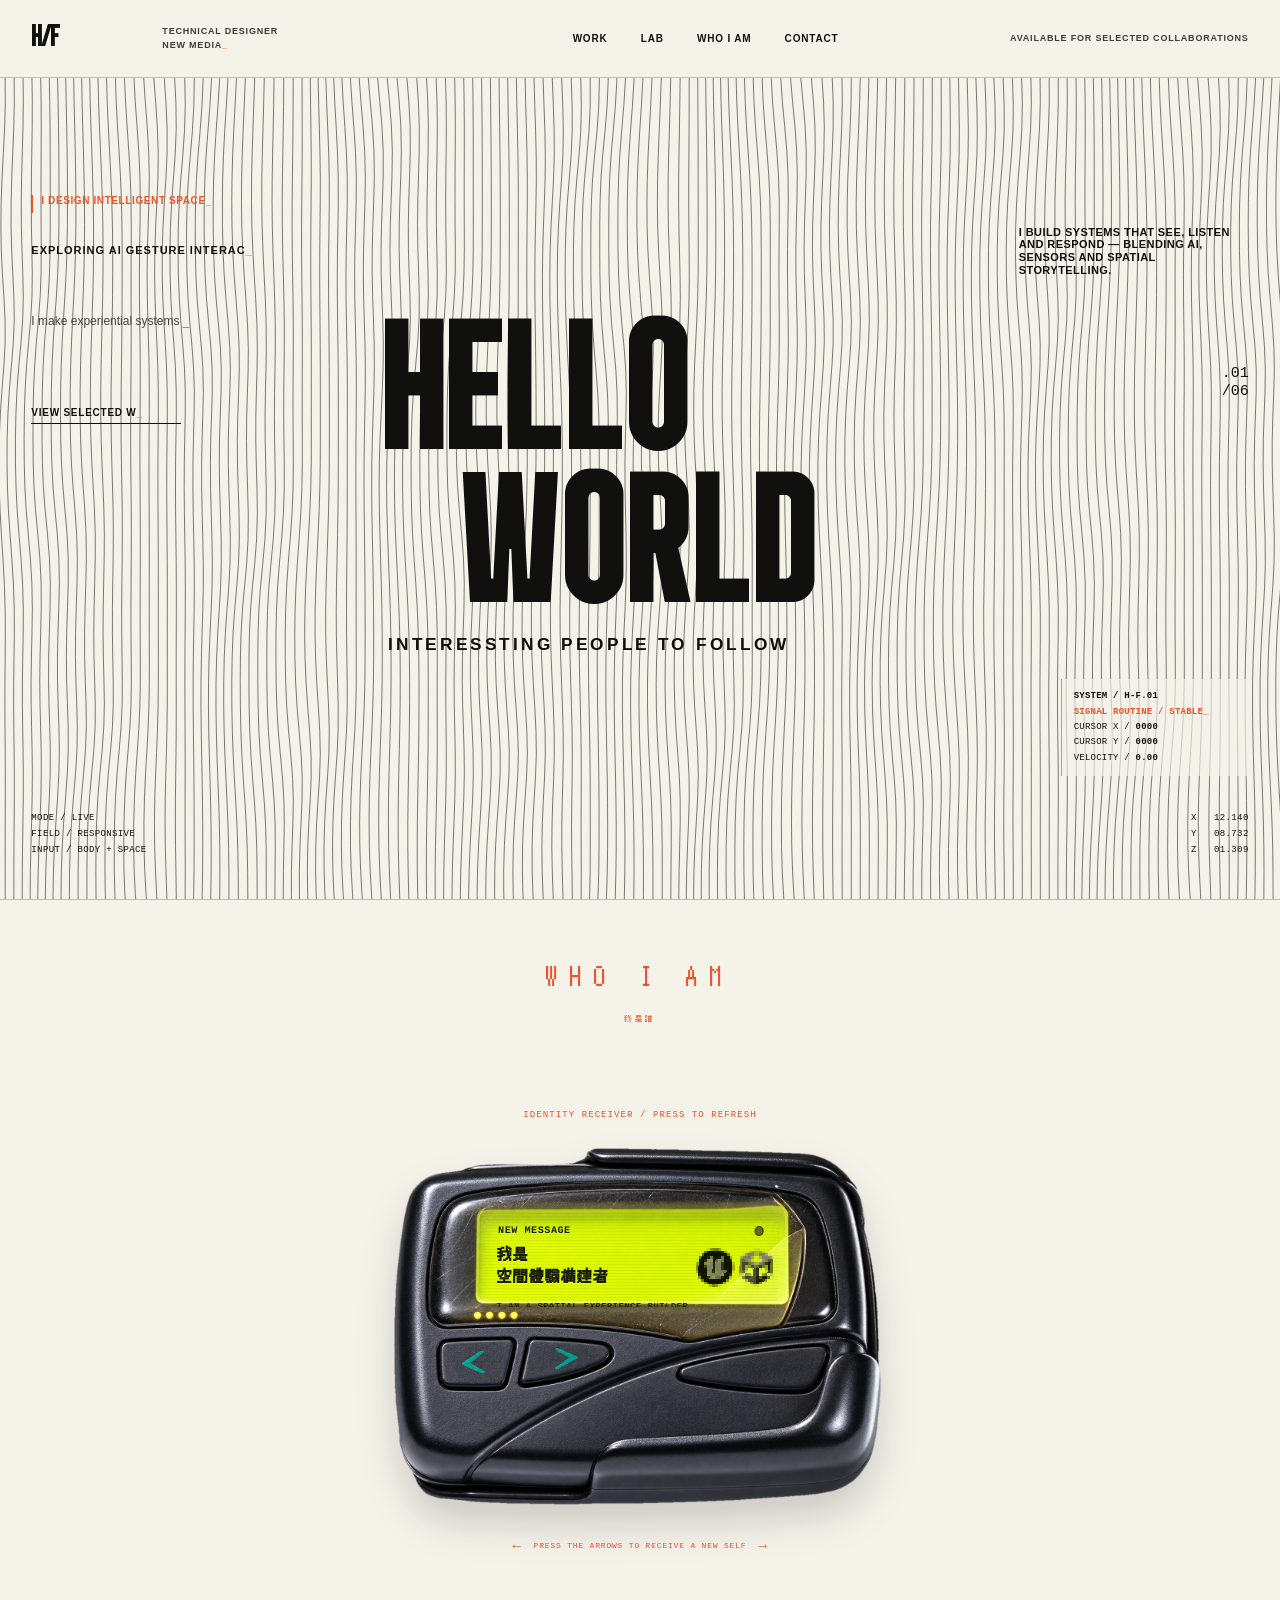
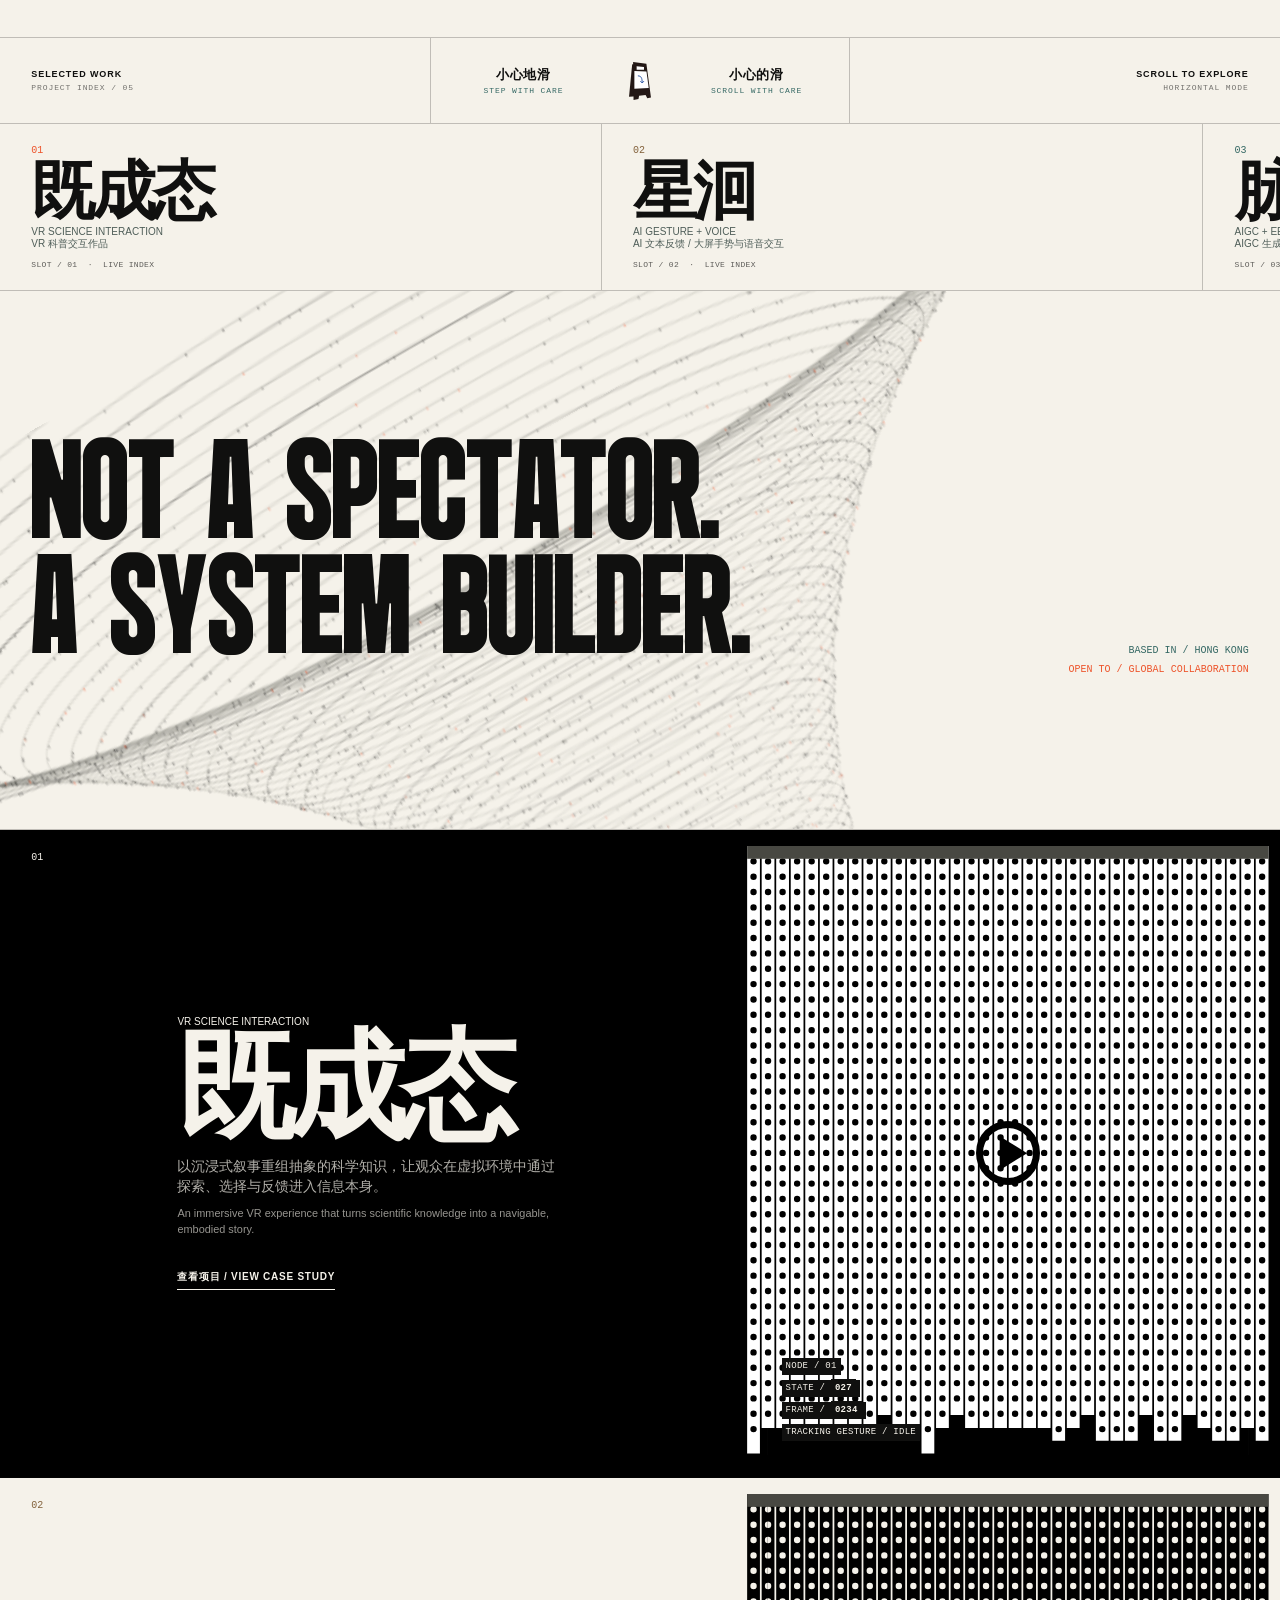
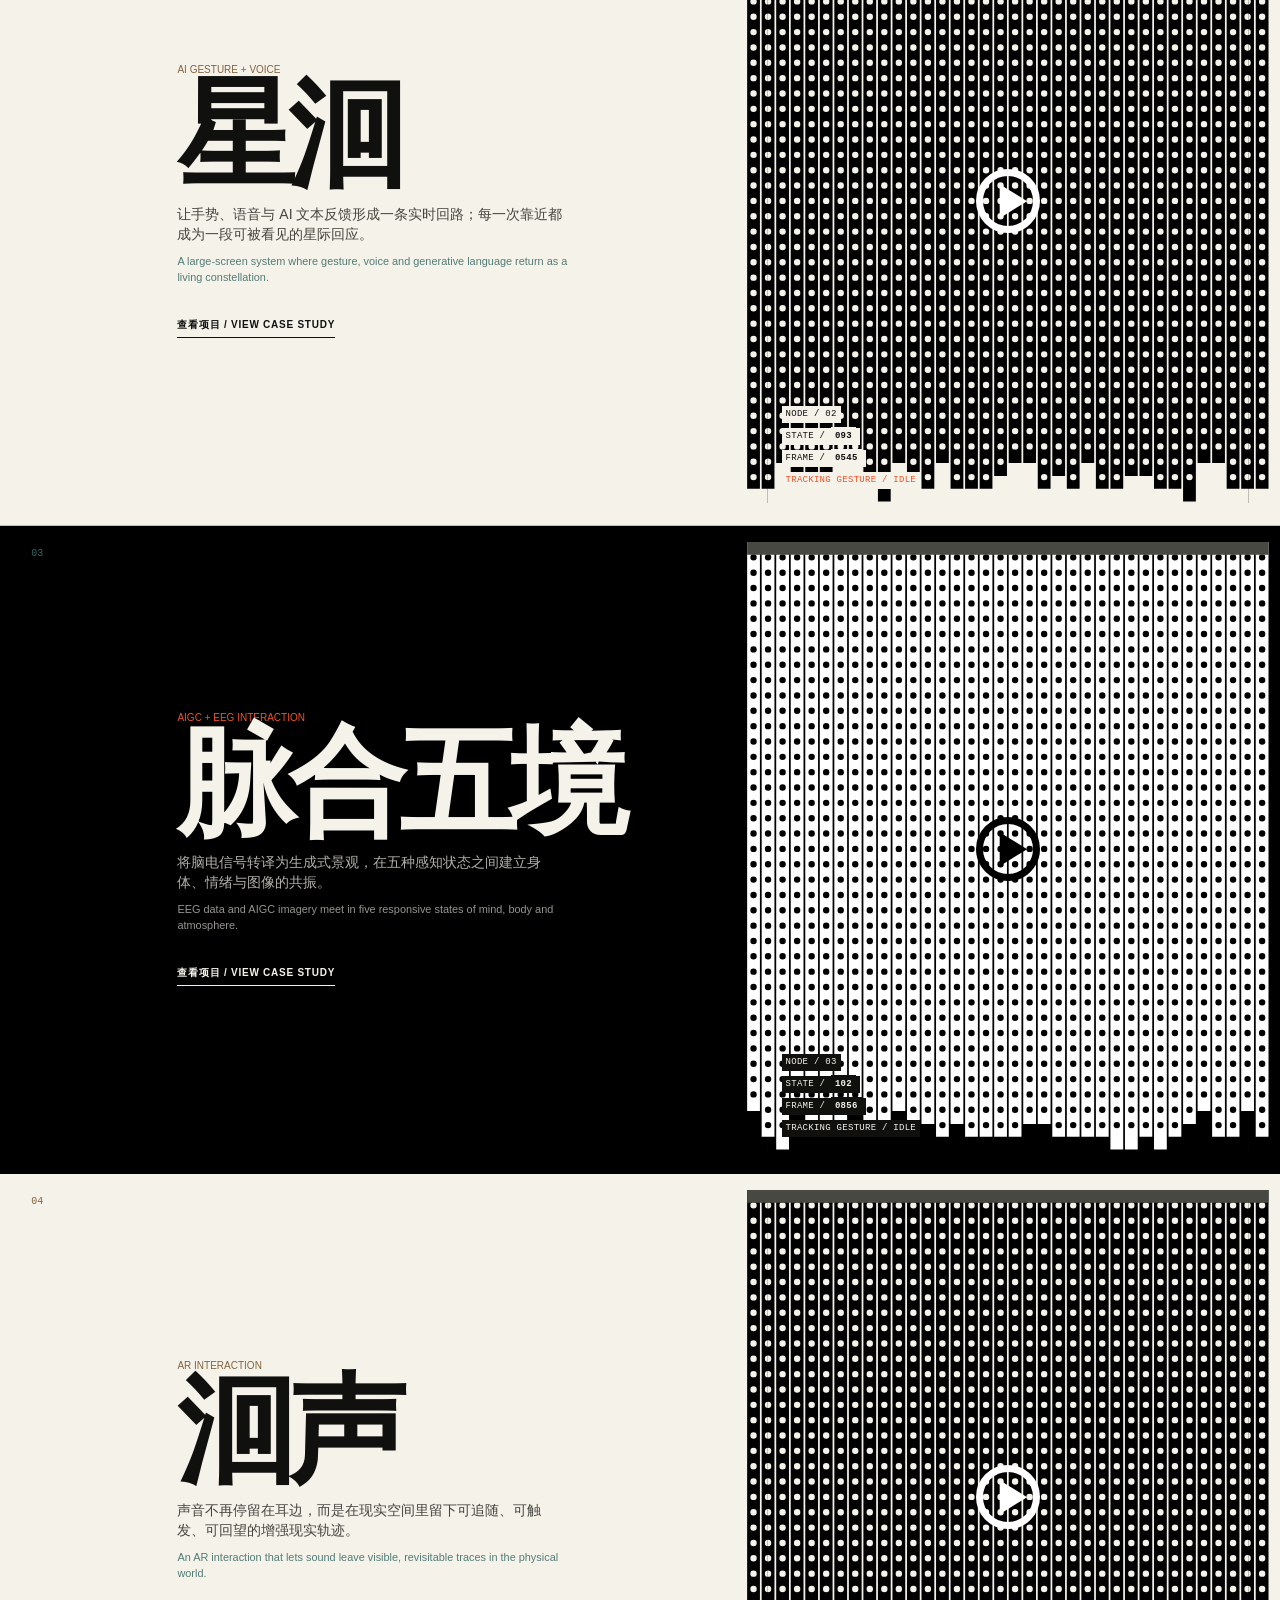
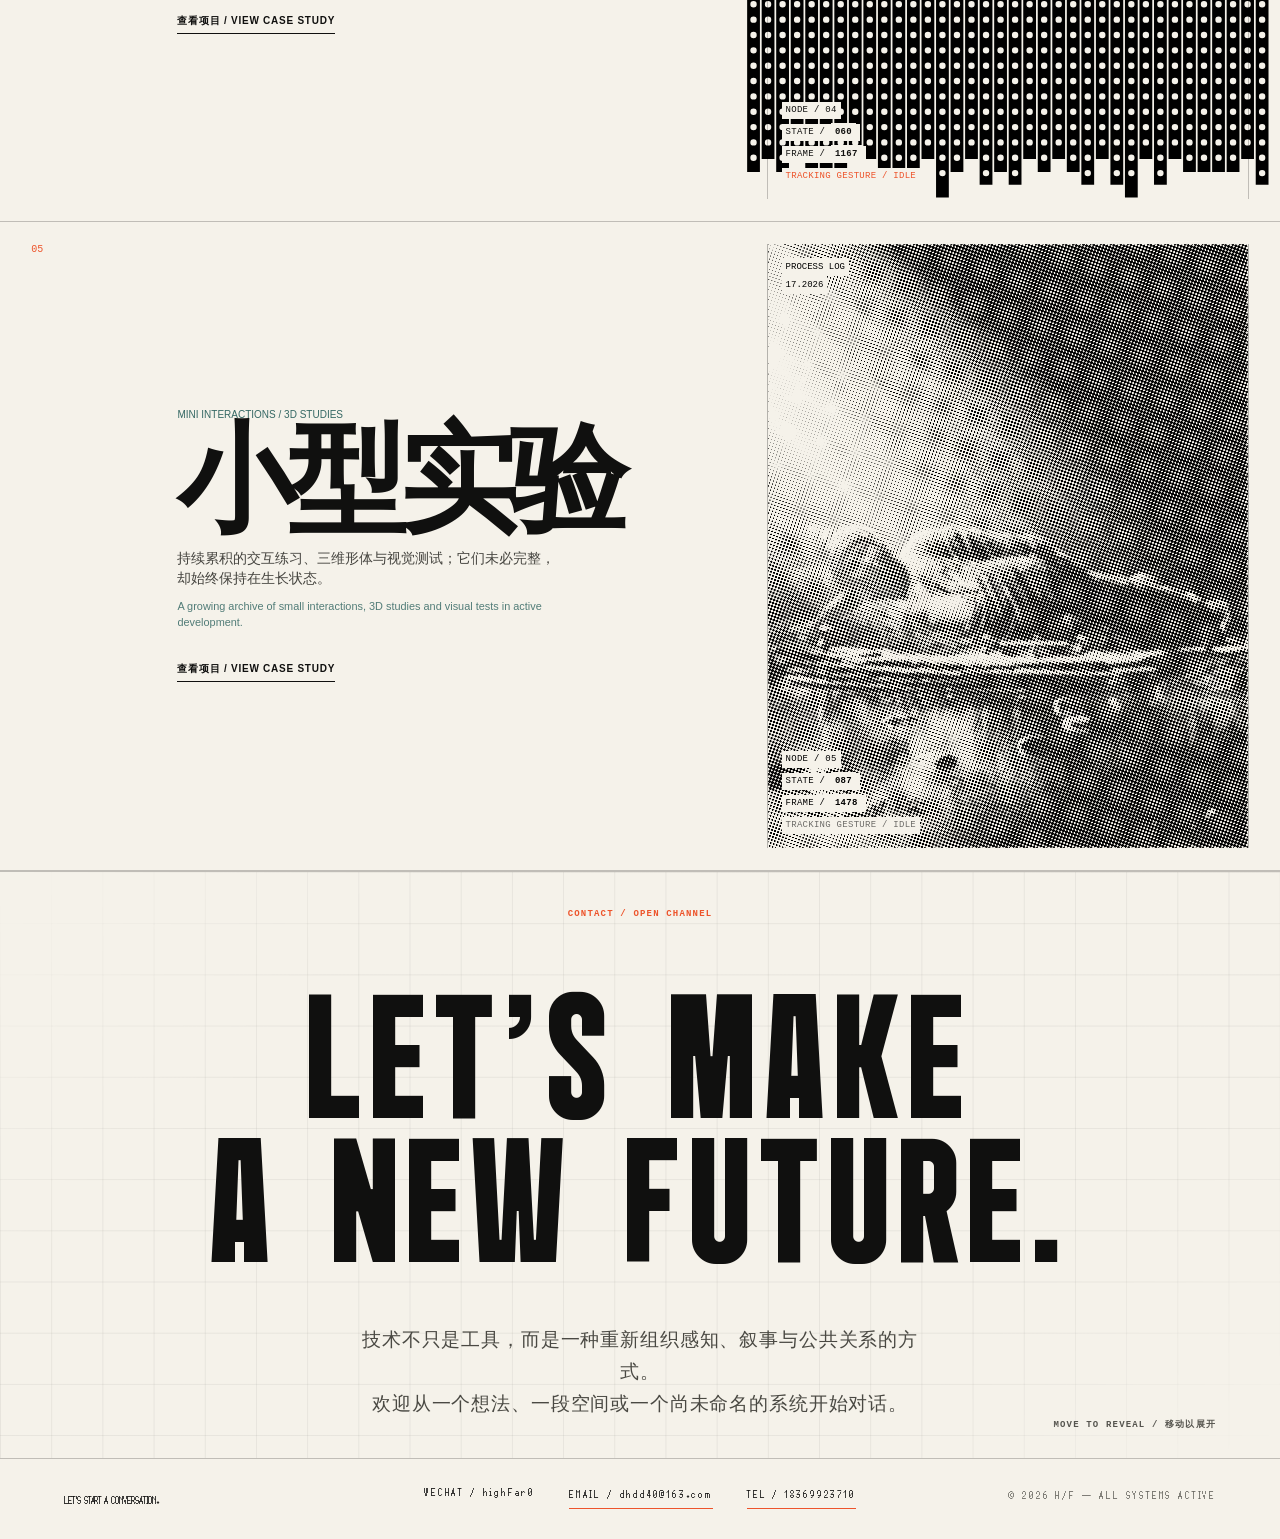
==== index.html @ 629e73da "Publish portfolio" ====
<!doctype html>
<html lang="en">
  <head>
    <meta charset="UTF-8" />
    <meta name="viewport" content="width=device-width, initial-scale=1.0" />
    <meta name="theme-color" content="#f5f2ea" />
    <title>H/F — Technical Designer</title>
    <link rel="stylesheet" crossorigin href="./assets/main-BxUQ_OMA.css">
  </head>
  <body>
    <main>
      <header class="site-header"><a class="wordmark" href="#top">H/F</a><p class="role">TECHNICAL DESIGNER<br>NEW MEDIA / SPATIAL SYSTEMS</p><nav aria-label="Main navigation"><a href="#work">WORK</a><a href="#lab">LAB</a><a href="#intro">WHO I AM</a><a href="#contact">CONTACT</a></nav><p class="availability">AVAILABLE FOR SELECTED COLLABORATIONS</p></header>
      <section class="hero" id="top" aria-labelledby="hero-title"><div class="hero-copy"><p class="eyebrow">I DESIGN INTELLIGENT SPACES</p><p class="intro">Exploring AI gesture interaction,<br>XR systems and spatial media.</p><p class="description">I make experiential systems where code, motion and perception become one responsive material.</p><a class="text-link" href="#work">VIEW SELECTED WORK</a></div><h1 id="hero-title">SPATIAL<br><span>INTELLIGENCE</span></h1><p class="hero-index">.01<br>/06</p><figure class="hero-figure" aria-label="Animated parametric wireframe study"><img src="./assets/parametric-field-C0J5SATD.png" alt="Parametric wireframe form"></figure><div class="hero-caption"><p>MODE / LIVE</p><p>FIELD / RESPONSIVE</p><p>INPUT / BODY + SPACE</p></div><p class="manifesto">I BUILD SYSTEMS THAT SEE, LISTEN<br>AND RESPOND — BLENDING AI,<br>SENSORS AND SPATIAL STORYTELLING.</p><p class="coordinates">X&nbsp;&nbsp; 12.140<br>Y&nbsp;&nbsp; 08.732<br>Z&nbsp;&nbsp; 01.309</p></section>
      <section class="project-rail" id="work" aria-label="Selected projects"><div class="rail-heading"><span>SELECTED WORK</span><span>SCROLL TO EXPLORE</span></div><div class="rail-track" data-rail><a class="rail-item" href="#project-01"><span>01</span><strong>Gesture Atlas</strong><small>AI gesture interaction / public display</small></a><a class="rail-item" href="#project-02"><span>02</span><strong>Between Worlds</strong><small>XR spatial narrative / mixed reality</small></a><a class="rail-item" href="#project-03"><span>03</span><strong>Signal Garden</strong><small>Generative system / responsive motion</small></a><a class="rail-item" href="#project-04"><span>04</span><strong>Synthetic Touch</strong><small>Embodied interface / sensor prototype</small></a><a class="rail-item" href="#project-05"><span>05</span><strong>Soft Machine</strong><small>3D direction / procedural object</small></a><a class="rail-item" href="#project-06"><span>06</span><strong>Experiments</strong><small>Studies, sketches &amp; small systems</small></a></div></section>
      <section class="statement" id="about"><p>NOT A SPECTATOR.<br>A SYSTEM BUILDER.</p><div><span>BASED IN / HONG KONG</span><span>OPEN TO / GLOBAL COLLABORATION</span></div></section>
      <section class="project-list" id="lab" aria-label="Project details">
        <article class="project" id="project-01"><div class="project-number">01</div><div class="project-main"><p class="project-type">AI GESTURE INTERACTION / PUBLIC DISPLAY</p><h2>Gesture Atlas</h2><p class="project-summary">A large-format interactive installation that turns hand movement into a shared visual language.</p><a class="text-link" href="#contact">READ CASE STUDY</a></div><div class="project-field" aria-hidden="true"><span>PROCESS LOG</span><b>13.2026</b></div></article>
        <article class="project" id="project-02"><div class="project-number">02</div><div class="project-main"><p class="project-type">XR SPATIAL NARRATIVE / MIXED REALITY</p><h2>Between Worlds</h2><p class="project-summary">An immersive work that treats physical and virtual space as one continuous stage.</p><a class="text-link" href="#contact">READ CASE STUDY</a></div><div class="project-field" aria-hidden="true"><span>PROCESS LOG</span><b>14.2026</b></div></article>
        <article class="project" id="project-03"><div class="project-number">03</div><div class="project-main"><p class="project-type">GENERATIVE SYSTEM / RESPONSIVE MOTION</p><h2>Signal Garden</h2><p class="project-summary">A living visual organism shaped by environmental signals and audience presence.</p><a class="text-link" href="#contact">READ CASE STUDY</a></div><div class="project-field" aria-hidden="true"><span>PROCESS LOG</span><b>15.2026</b></div></article>
        <article class="project" id="project-04"><div class="project-number">04</div><div class="project-main"><p class="project-type">EMBODIED INTERFACE / SENSOR PROTOTYPE</p><h2>Synthetic Touch</h2><p class="project-summary">A tactile study of proximity, reaction and the intelligence of small gestures.</p><a class="text-link" href="#contact">READ CASE STUDY</a></div><div class="project-field" aria-hidden="true"><span>PROCESS LOG</span><b>16.2026</b></div></article>
        <article class="project" id="project-05"><div class="project-number">05</div><div class="project-main"><p class="project-type">3D DIRECTION / PROCEDURAL OBJECT</p><h2>Soft Machine</h2><p class="project-summary">A collection of procedural forms developed between digital matter and fabricated object.</p><a class="text-link" href="#contact">READ CASE STUDY</a></div><div class="project-field" aria-hidden="true"><span>PROCESS LOG</span><b>17.2026</b></div></article>
        <article class="project" id="project-06"><div class="project-number">06</div><div class="project-main"><p class="project-type">STUDIES, SKETCHES &amp; SMALL SYSTEMS</p><h2>Experiments</h2><p class="project-summary">A working archive of prototypes, tools, tests and pieces still in motion.</p><a class="text-link" href="#contact">READ CASE STUDY</a></div><div class="project-field" aria-hidden="true"><span>PROCESS LOG</span><b>18.2026</b></div></article>
      </section>
      <footer id="contact" class="contact-panel">
        <section class="contact-stage" data-contact-stage aria-labelledby="contact-title">
          <div class="contact-stage__grid" aria-hidden="true"></div>
          <p class="contact-stage__eyebrow">CONTACT / OPEN CHANNEL</p>
          <h2 id="contact-title">LET'S MAKE<br>A NEW FUTURE.</h2>
          <p class="contact-stage__copy">技术不只是工具，而是一种重新组织感知、叙事与公共关系的方式。<br>欢迎从一个想法、一段空间或一个尚未命名的系统开始对话。</p>
          <div class="contact-reveal" aria-hidden="true">
            <p class="contact-reveal__label">THE FUTURE IS A RESPONSIVE MATERIAL</p>
            <p class="contact-reveal__title">MAKE IT<br>MOVE.</p>
            <div class="contact-reveal__word"><span>F</span><span>U</span><span>T</span><span>U</span><span>R</span><span>E</span></div>
          </div>
          <i class="contact-cursor" aria-hidden="true"></i>
          <p class="contact-stage__hint">MOVE TO REVEAL / 移动以展开</p>
        </section>
        <section class="contact-details" aria-label="Contact details">
          <p>LET'S START A CONVERSATION.</p>
          <div>
            <span>WECHAT / highFar0</span>
            <a href="mailto:dhdd40@163.com">EMAIL / dhdd40@163.com</a>
            <a href="tel:18369923710">TEL / 18369923710</a>
          </div>
          <small>© 2026 H/F — ALL SYSTEMS ACTIVE</small>
        </section>
      </footer>
    </main>
    <script defer src="./script.js"></script>
  </body>
</html>
---- assets/main-BxUQ_OMA.css ----
@font-face{font-family:Bigger;src:url(../assets/BiggerDisplay.woff2) format("woff2");font-display:swap}:root{--paper:#f5f2ea;--ink:#10100f;--muted:#605f59;--signal:#ed542b;--rule:rgba(16,16,15,.23)}*{box-sizing:border-box}html{scroll-behavior:smooth}body{margin:0;min-width:320px;background:var(--paper);color:var(--ink);font-family:Arial,Helvetica,sans-serif;-webkit-font-smoothing:antialiased}a{color:inherit;text-decoration:none}.site-header{min-height:78px;padding:0 2.45vw;display:grid;grid-template-columns:106px minmax(180px,1fr) auto minmax(220px,1fr);align-items:center;gap:25px;border-bottom:1px solid var(--rule);font-size:10px;letter-spacing:.08em;font-weight:700}.wordmark{font-family:Bigger,Impact,sans-serif;font-size:28px;letter-spacing:-.06em}.role,.availability{margin:0;line-height:1.45;font-size:9px;color:#3d3d39}.availability{text-align:right}nav{display:flex;gap:clamp(18px,2.6vw,48px)}nav a{padding:8px 0;transition:color .2s ease}nav a:hover{color:var(--signal)}.hero{min-height:calc(100svh - 78px);position:relative;overflow:hidden;isolation:isolate;padding:clamp(28px,5vw,80px) 2.45vw 34px;border-bottom:1px solid var(--rule)}.hero h1{position:relative;z-index:2;margin:0;max-width:1100px;margin-left:25.8vw;font-family:Bigger,Impact,sans-serif;font-size:clamp(104px,17.2vw,330px);line-height:.72;letter-spacing:-.082em;font-weight:400;pointer-events:none}.hero h1 span{display:block;margin-left:clamp(64px,8.5vw,180px)}.hero-copy{position:absolute;z-index:3;top:clamp(70px,13vh,155px);left:2.45vw;width:min(270px,19vw)}.eyebrow,.intro,.description{margin:0}.eyebrow{color:var(--signal);font-size:10px;font-weight:700;letter-spacing:.06em;border-left:2px solid var(--signal);padding-left:8px}.intro{margin-top:29px;font-size:11px;font-weight:700;line-height:1.5;letter-spacing:.09em;text-transform:uppercase}.description{margin-top:21px;font-size:12px;line-height:1.45;color:#45443f}.text-link{display:inline-block;margin-top:32px;font-size:10px;font-weight:700;letter-spacing:.075em;border-bottom:1px solid currentColor;padding:0 0 5px;transition:color .2s ease,transform .2s ease}.text-link:hover{color:var(--signal);transform:translate(6px)}.hero-index{position:absolute;z-index:3;right:13vw;top:clamp(110px,19vh,230px);margin:0;font-family:monospace;font-size:15px;line-height:1.2}.hero-figure{position:absolute;z-index:1;width:min(72vw,1000px);height:min(78vh,830px);margin:0;top:16%;left:32%;animation:field-drift 14s ease-in-out infinite alternate;transform-origin:center}.hero-figure img{width:100%;height:100%;object-fit:contain;mix-blend-mode:multiply}.hero-caption,.coordinates{position:absolute;z-index:3;margin:0;font-family:monospace;font-size:9px;letter-spacing:.04em;line-height:1.8}.hero-caption{left:28.5vw;bottom:17%}.hero-caption p{margin:0}.coordinates{right:12.7vw;bottom:8%}.manifesto{position:absolute;z-index:3;margin:0;left:31vw;bottom:7%;font-size:11px;line-height:1.15;font-weight:700;letter-spacing:.04em}@keyframes field-drift{0%{transform:translate(-1%,-2%) rotate(-3deg) scale(.96)}48%{transform:translate(3%,2%) rotate(2deg) scale(1.025)}to{transform:translate(-2%,1%) rotate(-1deg) scale(.98)}}.project-rail{overflow:hidden;border-bottom:1px solid var(--rule)}.rail-heading{padding:14px 2.45vw;display:flex;justify-content:space-between;border-bottom:1px solid var(--rule);font-size:9px;font-weight:700;letter-spacing:.1em}.rail-track{display:flex;overflow-x:auto;scrollbar-width:none;scroll-snap-type:x mandatory}.rail-track::-webkit-scrollbar{display:none}.rail-item{min-width:min(47vw,620px);min-height:166px;padding:21px 2.45vw;border-right:1px solid var(--rule);scroll-snap-align:start;display:grid;align-content:space-between;transition:background .25s ease,color .25s ease}.rail-item:hover{background:var(--ink);color:var(--paper)}.rail-item span,.rail-item small{font-family:monospace;font-size:10px}.rail-item strong{font-family:Bigger,Impact,sans-serif;font-size:clamp(36px,5vw,78px);line-height:.8;letter-spacing:-.045em;font-weight:400}.statement{padding:clamp(70px,12vw,190px) 2.45vw;min-height:58vh;display:flex;justify-content:space-between;align-items:flex-end;border-bottom:1px solid var(--rule)}.statement p{margin:0;font-family:Bigger,Impact,sans-serif;max-width:920px;font-size:clamp(62px,10vw,170px);line-height:.77;letter-spacing:-.07em}.statement div{display:grid;gap:8px;font-family:monospace;font-size:10px;text-align:right}.project-list{border-bottom:1px solid var(--rule)}.project{min-height:72vh;display:grid;grid-template-columns:12% minmax(0,1.1fr) minmax(260px,.9fr);padding:22px 2.45vw;border-bottom:1px solid var(--rule)}.project:last-child{border:0}.project-number,.project-type{font-family:monospace;font-size:10px;margin:0}.project-main{align-self:center;padding:8vh 2vw 8vh 0}.project h2{margin:15px 0 24px;font-family:Bigger,Impact,sans-serif;font-size:clamp(68px,9.2vw,158px);font-weight:400;letter-spacing:-.07em;line-height:.76}.project-summary{max-width:390px;margin:0;font-size:14px;line-height:1.45;color:#45443f}.project-field{align-self:stretch;min-height:360px;border-left:1px solid var(--rule);border-right:1px solid var(--rule);padding:14px;display:flex;flex-direction:column;justify-content:space-between;background-image:url(../assets/parametric-field.png);background-size:155%;background-position:center;mix-blend-mode:multiply;filter:grayscale(1) contrast(1.15);transition:background-position 1s ease}.project:hover .project-field{background-position:58% 45%}.project-field span,.project-field b{background:var(--paper);width:max-content;padding:4px;font-family:monospace;font-size:9px;font-weight:400}footer{min-height:45vh;padding:clamp(45px,7vw,105px) 2.45vw 22px;display:flex;flex-direction:column;align-items:flex-start;justify-content:space-between}footer p{margin:0;font-family:Bigger,Impact,sans-serif;font-size:clamp(65px,11vw,185px);letter-spacing:-.07em;line-height:.8}footer a{margin-top:55px;font-size:clamp(19px,3vw,44px);font-weight:700;border-bottom:2px solid var(--signal)}footer span{margin-top:70px;font:9px monospace}@media(prefers-reduced-motion:reduce){*,*:before,*:after{animation-duration:.01ms!important;animation-iteration-count:1!important;scroll-behavior:auto!important}}@media(max-width:760px){.site-header{grid-template-columns:auto 1fr auto;min-height:64px;gap:15px}.role,.availability{display:none}nav{gap:14px;justify-self:end;font-size:8px}.hero{min-height:680px;padding-top:32px}.hero h1{margin-top:48px;margin-left:0;font-size:28vw;line-height:.72}.hero h1 span{margin-left:12vw}.hero-copy{position:relative;top:auto;left:auto;width:250px}.hero-figure{width:130vw;height:520px;top:185px;left:-14vw;opacity:.93}.hero-index{right:5vw;top:195px}.hero-caption{left:5vw;bottom:44px}.coordinates,.manifesto{display:none}.rail-item{min-width:82vw}.statement{min-height:44vh;display:block}.statement div{margin-top:45px;text-align:left}.project{min-height:auto;grid-template-columns:42px 1fr;padding:19px 5vw}.project-main{padding:55px 0 42px}.project h2{font-size:18vw}.project-field{grid-column:1/-1;min-height:250px;border:1px solid var(--rule)}.project-summary{font-size:13px}.statement p{font-size:19vw}footer{min-height:37vh;padding-inline:5vw}footer p{font-size:18vw}}@font-face{font-family:BiggerStatic;src:url(./BiggerDisplay-Cdh9XiYJ.woff2) format("woff2");font-display:swap}@font-face{font-family:AlibabaBold;src:url(./AlibabaPuHuiTi-Bold-u7TvTWgs.ttf) format("truetype");font-display:swap}@font-face{font-family:AlibabaLight;src:url(./AlibabaPuHuiTi-Light-BNrUZNr3.ttf) format("truetype");font-display:swap}@font-face{font-family:Silver;src:url(./Silver-ChLxY6w3.ttf) format("truetype");font-display:swap}.wordmark,.hero h1,.rail-item strong,.statement p,.project h2,footer p{font-family:BiggerStatic,Bigger,Impact,sans-serif}.contact-panel{display:block;min-height:0;padding:0;background:var(--paper)}.contact-stage{position:relative;min-height:clamp(440px,58svh,650px);padding:clamp(28px,3vw,46px) 5vw;overflow:hidden;isolation:isolate;border-top:1px solid var(--rule);cursor:crosshair}.contact-stage__grid{position:absolute;z-index:-1;top:0;right:0;bottom:0;left:0;opacity:.46;background-image:linear-gradient(rgba(16,16,15,.13) 1px,transparent 1px),linear-gradient(90deg,rgba(16,16,15,.13) 1px,transparent 1px);background-size:clamp(34px,4vw,64px) clamp(34px,4vw,64px);-webkit-mask-image:linear-gradient(135deg,transparent 0,black 24%,black 78%,transparent 100%);mask-image:linear-gradient(135deg,transparent 0,black 24%,black 78%,transparent 100%)}.contact-stage__eyebrow,.contact-stage__hint{position:relative;z-index:2;margin:0;font:700 9px/1 monospace;letter-spacing:.13em}.contact-stage__eyebrow{color:var(--signal);text-align:center}.contact-stage h2{position:relative;z-index:2;max-width:1150px;margin:clamp(48px,9vh,84px) auto 0;text-align:center;font:400 clamp(65px,12.5vw,220px)/.9 BiggerStatic,Bigger,Impact,sans-serif;letter-spacing:.07em}.contact-stage__copy{position:relative;z-index:2;width:min(560px,82vw);margin:clamp(28px,4vh,44px) auto 0;color:#4a4943;text-align:center;font:400 clamp(14px,1.48vw,21px)/1.68 AlibabaLight,Arial,sans-serif;letter-spacing:.045em}.contact-stage__hint{position:absolute;z-index:3;right:5vw;bottom:28px;color:#55544e}.contact-reveal{position:absolute;z-index:4;top:0;right:0;bottom:0;left:0;display:block;overflow:hidden;clip-path:inset(100%);background:#10100f;color:var(--paper);pointer-events:none}.contact-reveal:before{position:absolute;top:0;right:0;bottom:0;left:0;content:"";opacity:.36;background-image:linear-gradient(rgba(245,242,234,.16) 1px,transparent 1px),linear-gradient(90deg,rgba(245,242,234,.16) 1px,transparent 1px);background-size:clamp(34px,4vw,64px) clamp(34px,4vw,64px)}.contact-reveal__label{position:absolute;top:clamp(28px,3vw,46px);left:0;width:100%;margin:0;color:var(--signal);text-align:center;font:700 9px/1 monospace;letter-spacing:.16em}.contact-reveal__title{position:absolute;top:42%;left:0;width:100%;margin:0;text-align:center;font:400 clamp(52px,10vw,180px)/.94 BiggerStatic,Bigger,Impact,sans-serif;letter-spacing:.09em;transform:translateY(-50%)}.contact-reveal__word{position:absolute;bottom:-.12em;left:50%;display:flex;gap:.015em;color:var(--signal);font:400 clamp(105px,23vw,370px)/.62 BiggerStatic,Bigger,Impact,sans-serif;letter-spacing:-.055em;transform:translate(-50%)}.contact-reveal__word span{display:inline-block;margin:0;font:inherit;transform-origin:50% 90%;animation:contact-stretch 1.55s cubic-bezier(.65,0,.35,1) infinite}.contact-reveal__word span:nth-child(2){animation-delay:.14s}.contact-reveal__word span:nth-child(3){animation-delay:.28s}.contact-reveal__word span:nth-child(4){animation-delay:.42s}.contact-reveal__word span:nth-child(5){animation-delay:.56s}.contact-reveal__word span:nth-child(6){animation-delay:.7s}.contact-cursor{position:absolute;z-index:5;top:0;left:0;width:clamp(20px,2vw,34px);aspect-ratio:1;border-radius:50%;background:#c9ff65;box-shadow:0 0 0 7px #c9ff652e;opacity:0;pointer-events:none;transform:translate(-50%,-50%);transition:opacity .18s ease}.contact-stage.is-revealing .contact-cursor{opacity:1}.contact-details{display:grid;grid-template-columns:1fr auto 1fr;align-items:end;gap:25px;padding:27px 5vw 30px;border-top:1px solid var(--rule);background:var(--paper);font:400 clamp(14px,1.18vw,19px)/1.45 Silver,AlibabaLight,monospace;letter-spacing:.12em}.contact-details p,.contact-details small,.contact-details span{margin:0;font-family:Silver,AlibabaLight,monospace;font-size:inherit}.contact-details div{display:flex;flex-wrap:wrap;justify-content:center;gap:14px 34px}.contact-details a{display:inline-block;margin:0;padding:0;border-bottom:1px solid var(--signal);font:inherit;font-family:Silver,AlibabaLight,monospace;transition:color .2s ease,transform .2s ease}.contact-details a:hover{color:var(--signal);transform:translateY(-2px)}.contact-details small{justify-self:end;color:#67665f}@keyframes contact-stretch{0%,to{transform:scaleY(.22)}48%{transform:scaleY(1.42)}}@media(max-width:760px){.contact-stage{min-height:485px;padding:30px 5vw}.contact-stage h2{margin-top:75px;font-size:18vw;line-height:.92;letter-spacing:.055em}.contact-stage__copy{width:88vw;margin-top:28px;font-size:13px}.contact-stage__hint{right:auto;left:5vw;bottom:20px;font-size:7px}.contact-reveal__title{left:0;font-size:16vw}.contact-reveal__word{right:auto;left:50%;font-size:31vw}.contact-details{grid-template-columns:1fr;gap:18px;padding:24px 5vw 28px;font-size:14px}.contact-details div{justify-content:flex-start;gap:13px 18px}.contact-details small{justify-self:start}}.project-rail,.statement{cursor:ew-resize}.rail-item strong,.project h2{font-family:AlibabaBold,Microsoft YaHei,sans-serif;font-weight:700;letter-spacing:-.06em}.rail-item small,.project-summary,.project-type{font-family:AlibabaLight,Microsoft YaHei,sans-serif;font-weight:400}.project-summary span,.project-summary em{display:block}.project-summary em{margin-top:10px;font-family:Arial,Helvetica,sans-serif;font-size:.78em;font-style:normal;line-height:1.45;opacity:.65}.rail-item>span,.project-number{color:var(--signal)}.rail-item small{color:#4e5d58}.rail-item:nth-child(2n)>span,.project:nth-child(2n) .project-number{color:#83623c}.rail-item:nth-child(3n)>span,.project:nth-child(3n) .project-number{color:#356864}.project-type{color:#356864}.project:nth-child(2n) .project-type{color:#83623c}.project:nth-child(3n) .project-type{color:var(--signal)}.project-summary em{color:#356864;opacity:.85}.statement div span:first-child{color:#356864}.statement div span:last-child{color:var(--signal)}.statement p{letter-spacing:0em;line-height:.9}.statement{position:relative}.statement{isolation:isolate;overflow:hidden}.statement-vortex{position:absolute;z-index:0;top:-20%;right:-21%;width:min(145vw,1880px);height:225%;pointer-events:none;opacity:.98;transform:rotate(-30deg);transform-origin:center}.statement>:not(.statement-vortex){position:relative;z-index:1}@media(max-width:760px){.statement-vortex{top:-12%;right:-78%;width:215vw;height:175%;opacity:.72}}.hero-figure{display:none}.project-field{position:relative;isolation:isolate;overflow:visible;background-image:none;background-color:#11110f}.project-field>:not(.project-halftone){position:relative;z-index:2}.project-halftone{position:absolute;z-index:0;top:0;right:0;bottom:0;left:0;overflow:hidden;filter:contrast(850%);opacity:0;transition:opacity .6s ease}.project-field.is-armed .project-halftone{opacity:1}.project-halftone:before{content:"";position:absolute;z-index:2;top:-50%;right:-50%;bottom:-50%;left:-50%;background:radial-gradient(circle at center,#333,#fff);background-size:.2em .2em;transform:rotate(20deg);pointer-events:none;opacity:.72}.project-halftone img{display:block;width:100%;height:100%;object-fit:cover;object-position:center;filter:grayscale(1) brightness(92%) contrast(165%) blur(1px);mix-blend-mode:hard-light}.project-stripes{position:absolute!important;z-index:1!important;top:-1%;right:-6%;bottom:0;left:-6%;overflow:visible;pointer-events:none;mix-blend-mode:normal;opacity:1;touch-action:none}.project-field.is-armed .project-stripes{pointer-events:auto;cursor:grab}.project-field.is-armed .project-stripes:active{cursor:grabbing}.project-stripes canvas{display:block;width:100%;height:100%}.project-launch{position:absolute!important;z-index:7!important;top:50%;left:50%;display:grid;place-items:center;width:clamp(58px,5vw,76px);aspect-ratio:1;padding:0;border:3px solid var(--ink);border-radius:50%;background:transparent;color:var(--ink);transform:translate(-50%,-50%);cursor:pointer;transition:opacity .32s ease,transform .45s cubic-bezier(.2,.85,.25,1)}.project-launch i{display:block;width:0;height:0;margin-left:4px;border-top:9px solid transparent;border-bottom:9px solid transparent;border-left:13px solid var(--ink)}.project-launch span{display:none}.project-launch:hover{transform:translate(-50%,-50%) scale(1.08)}.project-field.is-armed .project-launch{opacity:0;pointer-events:none;transform:translate(-50%,-50%) scale(.55)}.project-field.is-armed{cursor:pointer}.project-watch{display:none!important}.project-watch{position:absolute!important;z-index:3!important;right:14px;bottom:14px;display:grid;grid-template-columns:auto auto;gap:3px 9px;align-items:center;padding:9px 10px;border:1px solid rgba(16,16,15,.6);background:#f5f2ead1;color:var(--ink);font:700 8px/1 monospace;letter-spacing:.09em;transition:background .22s ease,color .22s ease,transform .22s ease}.project-watch span{color:var(--signal)}.project-watch b{font:inherit}.project-watch i{grid-row:1 / span 2;grid-column:2;align-self:center;color:var(--signal);font:400 18px/1 Arial,sans-serif;font-style:normal}.project-watch:hover,.project-watch:focus-visible{background:var(--ink);color:var(--paper);transform:translate(-3px,-3px);outline:none}.project-watch:focus-visible{box-shadow:0 0 0 2px var(--signal)}.project-field--film{--curtain-color:#fff;--curtain-rail:#484842;overflow:visible;background-color:transparent;mix-blend-mode:normal;filter:none}.project-field--still{overflow:hidden;background-color:#10100f0a}.project-field--still .project-halftone{opacity:1}.project-field--film .project-stripes{z-index:2!important}.project-field--film .project-halftone{opacity:0}.project-field--film.is-armed .project-halftone{opacity:1}.project--01,.project--03{background:#000;color:var(--paper)}.project--01 .project-number,.project--01 .project-type,.project--01 .project-main,.project--03 .project-number,.project--03 .project-type,.project--03 .project-main{color:var(--paper)}.project--01 .project-summary,.project--03 .project-summary,.project--01 .project-summary em,.project--03 .project-summary em{color:#f5f2eab8}.project--01 .text-link,.project--03 .text-link{color:var(--paper)}.project--02 .project-field--film,.project--04 .project-field--film{--curtain-color:#000}.project--02 .project-launch img,.project--04 .project-launch img{filter:invert(1)}.project--01 .project-field--film,.project--03 .project-field--film{--curtain-color:#fff}.project--01 .project-field--film .project-stripes,.project--03 .project-field--film .project-stripes{z-index:6!important}.project-field--film>span,.project-field--film>b{display:none}.project--01 .project-readout,.project--03 .project-readout{position:absolute!important;z-index:7!important;top:auto;bottom:14px;left:14px;margin:0;padding:0;color:var(--paper)}.project--01 .project-readout span,.project--03 .project-readout span,.project--01 .project-readout b,.project--03 .project-readout b{background:var(--ink)!important;color:var(--paper)!important}.project-launch{border:0;border-radius:0;background:transparent}.project-launch img{display:block;width:100%;height:100%;object-fit:contain}.project-launch i,.project-launch span{display:none}.hero h1{font-size:clamp(88px,13.2vw,240px);letter-spacing:.02em;line-height:.91;position:absolute;z-index:2;top:50%;left:50%;width:100%;margin:0;text-align:center;transform:translate(-50%,-50%)}.hero h1 [data-scatter-line]{display:block}.hero h1 [data-scatter-line]:nth-child(1){margin-left:-8vw}.hero h1 [data-scatter-line]:nth-child(2){margin-left:8vw;letter-spacing:.018em}.hero h1 em{margin-top:.22em;font:700 clamp(12px,1.35vw,22px)/1.1 Arial,Helvetica,sans-serif;letter-spacing:.18em;font-style:normal}.hero h1{text-indent:-8vw}.hero h1 .scatter-char{display:inline-block;margin-left:0;letter-spacing:inherit;text-indent:0;will-change:transform,opacity}.hero-waves{--x: -100px;--y: 50%;position:absolute;top:0;right:0;bottom:0;left:0;z-index:0;overflow:hidden;pointer-events:none}.hero-waves:before{content:"";position:absolute;width:8px;height:8px;left:var(--x);top:var(--y);transform:translate(-50%,-50%);background:var(--signal);border-radius:50%;opacity:.8}.hero-waves svg{display:block;width:100%;height:100%}.hero-waves path{fill:none;stroke:#10100f8a;stroke-width:1;vector-effect:non-scaling-stroke}.hero>:not(.hero-waves):not(h1){position:relative}.hero .hero-copy,.hero .hero-index,.hero .hero-caption,.hero .manifesto,.hero .coordinates{position:absolute!important}.hero .hero-caption{left:2.45vw;bottom:4.5vh}.hero .manifesto{left:auto;right:2.45vw;top:18%;bottom:auto;width:230px}.hero .hero-index{right:2.45vw;top:35%}.hero .coordinates{right:2.45vw;bottom:4.5vh}.telemetry-panel{position:absolute!important;z-index:4;right:2.45vw;bottom:15%;width:188px;padding:10px 0 10px 12px;border-left:1px solid rgba(16,16,15,.35);font:9px/1.7 monospace;letter-spacing:.025em;background:#f5f2eaa6}.telemetry-panel p{margin:0}.telemetry-static{font-weight:700}.telemetry-type{min-height:15px;color:var(--signal);font-weight:700}.telemetry-type:after{content:"_";animation:terminal-cursor .8s steps(1,end) infinite}.telemetry-panel b,.project-readout b{font-weight:700}.role[data-typewriter]:after,.eyebrow[data-typewriter]:after,.intro[data-typewriter]:after,.description[data-typewriter]:after,.hero-copy .text-link[data-typewriter]:after{content:"_";color:var(--signal);animation:terminal-cursor .8s steps(1,end) infinite}.role[data-typewriter]{min-height:26px}.eyebrow[data-typewriter]{min-height:18px}.intro[data-typewriter]{min-height:50px}.description[data-typewriter]{min-height:62px}.hero-copy .text-link[data-typewriter]{min-width:150px}.rail-meta{font:8px/1 monospace;letter-spacing:.04em;font-style:normal;opacity:.66}.project-readout{display:grid;gap:5px;margin-top:auto;padding-top:45px;font:9px/1.2 monospace;letter-spacing:.03em}.project-readout span{width:max-content;max-width:100%;background:var(--paper);padding:3px 4px}.project-message{color:var(--signal);min-height:17px}@keyframes terminal-cursor{50%{opacity:0}}@media(prefers-reduced-motion:reduce){.hero-waves{display:none}}@media(max-width:760px){.telemetry-panel{right:5vw;bottom:38px;width:155px;font-size:8px}.project-readout{padding-top:25px}}@media(max-width:760px){.hero h1{top:60%;font-size:27vw;line-height:.95;text-indent:-12vw}.hero h1 [data-scatter-line]:nth-child(1){margin-left:-12vw}.hero h1 [data-scatter-line]:nth-child(2){margin-left:12vw}.hero h1 em{font-size:10px}.hero .hero-caption{left:5vw;bottom:4vh}.hero .manifesto{right:5vw;top:14%;width:145px}.hero .hero-index{right:5vw;top:28%}.hero .coordinates{right:5vw;bottom:4vh}}.statement .flip-line{display:block;white-space:nowrap}.statement .flip-char{display:inline-block;transform-origin:50% 50%;will-change:transform,opacity;animation:statement-flip 5.2s cubic-bezier(.65,0,.35,1) infinite;animation-delay:var(--flip-delay)}@keyframes statement-flip{0%,43%,to{transform:rotateX(0);opacity:1}46%{transform:rotateX(-88deg);opacity:.15}49%{transform:rotateX(88deg);opacity:.15}53%{transform:rotateX(0);opacity:1}}.rail-heading{min-height:86px;padding-block:0;display:grid;grid-template-columns:1fr auto 1fr;align-items:stretch}.rail-heading__label{display:flex;flex-direction:column;justify-content:center;gap:5px}.rail-heading__label small{font:8px/1 monospace;opacity:.56}.rail-heading__label--end{text-align:right;align-items:flex-end}.rail-heading__signal{min-width:420px;display:grid;grid-template-columns:1fr 64px 1fr;align-items:center;gap:16px;padding:0 24px;border-left:1px solid var(--rule);border-right:1px solid var(--rule);text-align:center}.rail-heading__signal p{display:grid;gap:3px;margin:0}.rail-heading__signal b{font-family:AlibabaBold,Microsoft YaHei,sans-serif;font-size:13px}.rail-heading__signal small{font:8px/1 monospace;color:#356864}.rail-heading__signal img{width:38px;height:38px;justify-self:center;object-fit:contain;animation:signal-spin 3.7s cubic-bezier(.7,0,.2,1) infinite}@keyframes signal-spin{0%,14%{transform:rotate(0)}44%{transform:rotate(360deg)}47%,78%{transform:rotate(360deg)}84%{transform:rotate(355deg)}to{transform:rotate(360deg)}}.about-scroll{min-height:190vh;display:grid;grid-template-columns:minmax(260px,.74fr) minmax(0,1.26fr);gap:4vw;padding:0 8vw 0 2.45vw;border-bottom:1px solid var(--rule)}.about-scroll__identity{position:sticky;top:calc(50vh - 170px);align-self:start;padding-top:18px}.about-scroll__label{margin:0 0 22px;color:var(--signal);font:9px/1 monospace;letter-spacing:.08em}.about-scroll__identity h2{margin:0;font-family:BiggerStatic,Bigger,Impact,sans-serif;font-size:clamp(65px,9vw,142px);line-height:.73;letter-spacing:-.05em}.about-scroll__identity>p:last-child{margin:32px 0 0;color:#454540;font:13px/1.6 AlibabaLight,Microsoft YaHei,sans-serif}.about-scroll__list{display:flex;flex-direction:column;justify-content:center;gap:18vh;min-height:190vh;margin:0;padding:45vh 0;list-style:none}.about-scroll__list li{display:flex;flex-direction:column;gap:10px;font:700 clamp(27px,4.35vw,74px)/.92 BiggerStatic,Bigger,Impact,sans-serif;letter-spacing:-.042em;color:#10100f33;transition:color .35s ease,transform .35s ease}.about-scroll__list li small{font:400 13px/1.35 AlibabaLight,Microsoft YaHei,sans-serif;letter-spacing:.01em;color:inherit}.about-scroll__list li.is-active{color:var(--ink);transform:translate(1.4vw)}.about-scroll__list li.is-active small{color:var(--signal)}@media(max-width:760px){.rail-heading{min-height:112px;grid-template-columns:1fr;padding:13px 5vw}.rail-heading__label--end{display:none}.rail-heading__signal{min-width:0;border:0;padding:10px 0 0;gap:10px;grid-template-columns:1fr 45px 1fr}.rail-heading__signal img{width:30px;height:30px}.rail-heading__signal b{font-size:11px}}@media(max-width:760px){.about-scroll{min-height:150vh;grid-template-columns:1fr;gap:0;padding:0 5vw}.about-scroll__identity{top:16vh}.about-scroll__identity h2{font-size:25vw}.about-scroll__identity>p:last-child{font-size:12px}.about-scroll__list{min-height:150vh;padding:52vh 0 30vh;gap:13vh}.about-scroll__list li{font-size:11vw}.about-scroll__list li.is-active{transform:translate(4vw)}}.about-scroll{min-height:178vh;grid-template-columns:max-content minmax(0,1fr);gap:clamp(22px,3.2vw,56px);padding-left:10vw;padding-right:10vw}.about-scroll__identity{top:calc(50vh - 80px);padding-top:0}.about-scroll__identity h2{font-size:clamp(40px,5.6vw,88px);line-height:.82;white-space:nowrap}.about-scroll__identity>p:last-child{max-width:280px;margin-top:18px;font-size:12px}.about-scroll__list{min-height:178vh;gap:0;padding:calc(50vh - 1lh) 0}.about-scroll__list li{min-height:19vh;justify-content:center;font-size:clamp(31px,4.15vw,68px);line-height:.9;transition:color .28s ease,transform .48s cubic-bezier(.22,1.25,.36,1)}.about-scroll__list li.is-active{transform:translate(1vw) scale(1.025)}.about-scroll__identity{top:calc(50vh - .41em)}.about-scroll__label{position:absolute;left:0;bottom:calc(100% + 25px);margin:0;font:700 clamp(13px,1.15vw,18px)/1 AlibabaBold,"Microsoft YaHei",sans-serif;letter-spacing:.08em;white-space:nowrap}.about-scroll__identity h2{letter-spacing:.055em}.about-scroll{position:relative;display:block;min-height:140vh;padding:0;overflow:clip}.about-scroll__identity{position:absolute;right:0;bottom:0;left:0;z-index:2;width:100%;height:100%;top:0;pointer-events:none;transform:none}.about-scroll__label{position:absolute;top:16vh;left:50%;bottom:auto;margin:0;transform:translate(-50%);font:700 clamp(36px,5.2vw,88px)/.85 BiggerStatic,Bigger,Impact,sans-serif;letter-spacing:.075em;color:var(--signal);opacity:0;white-space:nowrap;transition:opacity .24s ease,transform .34s cubic-bezier(.22,1.25,.36,1)}.about-scroll__label span,.about-scroll__label small{display:block;text-align:center}.about-scroll__label small{margin-top:12px;color:#777771;font:400 clamp(11px,1vw,15px)/1 AlibabaLight,"Microsoft YaHei",sans-serif;letter-spacing:.24em}.about-scroll.show-who-title .about-scroll__label{opacity:1;transform:translate(-50%) translateY(0)}.about-scroll__identity h2{position:sticky;top:calc(50vh - .41em);width:100%;margin:0;text-align:center;font-size:clamp(38px,4.1vw,66px);letter-spacing:.12em;opacity:0;transform:translateY(-50%);transition:opacity .24s ease}.about-scroll.show-prefix .about-scroll__identity h2{opacity:1;transform:translateY(0)}.about-scroll__list{position:relative;z-index:1;align-items:center;min-height:140vh;padding:calc(50vh - 1lh) 0 20vh}.about-scroll__list li{width:100%;min-height:19vh;align-items:center;text-align:center}.about-scroll__list li.is-active{transform:translateY(-2px) scale(1.025)}.about-scroll__identity h2{width:calc(50% - 18px);padding-right:18px;text-align:right;letter-spacing:.09em}.about-scroll__list{width:calc(50% - 18px);margin-left:calc(50% + 18px);align-items:flex-start}.about-scroll__list li{align-items:flex-start;text-align:left;letter-spacing:.035em}.about-scroll__list li small{text-align:left;letter-spacing:.01em}.about-scroll__list li.is-active{transform:translateY(-2px) scale(1.018)}.about-scroll__identity h2{position:fixed;top:50%;left:0;width:calc(50% - 18px);margin:0;transform:translateY(-50%);text-align:right}.about-scroll.show-prefix .about-scroll__identity h2{transform:translateY(-50%)}.about-scroll__list li{min-height:10vh}.about-scroll__list li small{display:none}.about-scroll__identity h2,.about-scroll__list li{font-family:BiggerStatic,Bigger,Impact,sans-serif;font-size:clamp(31px,4.15vw,68px);font-weight:400;line-height:.9;letter-spacing:.035em}@media(max-width:760px){.about-scroll{min-height:140vh}.about-scroll__label{top:18vh;font-size:14vw;letter-spacing:.06em}.about-scroll__identity h2{width:calc(50% - 8px);padding-right:8px;font-size:8vw;letter-spacing:.06em}.about-scroll__list{width:calc(50% - 8px);margin-left:calc(50% + 8px);min-height:140vh;padding:calc(50vh - 1lh) 0 18vh}.about-scroll__list li{min-height:10vh;text-align:left;font-size:8.4vw;letter-spacing:.025em}.about-scroll__list li.is-active{transform:translateY(-2px) scale(1.02)}}@media(max-width:760px){.about-scroll{min-height:156vh;grid-template-columns:1fr;gap:0;padding:0 5vw}.about-scroll__identity{top:17vh}.about-scroll__identity h2{font-size:15vw}.about-scroll__list{min-height:156vh;padding:48vh 0 22vh}.about-scroll__list li{min-height:17vh;font-size:10vw}.about-scroll__list li.is-active{transform:translate(3vw) scale(1.02)}}.about-scroll{position:relative;display:flex;min-height:clamp(620px,82svh,790px);padding:clamp(56px,8vh,96px) 5vw clamp(48px,7vh,80px);align-items:center;justify-content:center;overflow:hidden;border-bottom:1px solid var(--rule)}.about-scroll__identity{position:absolute;top:0;right:0;bottom:0;left:0;z-index:2;width:100%;height:100%;pointer-events:none}.about-scroll__identity>p.about-scroll__label,.about-scroll.show-who-title .about-scroll__label{position:absolute;top:clamp(34px,7vh,74px);left:50%;bottom:auto;display:block;margin:0;opacity:1;transform:translate(-50%);color:var(--signal);font:400 clamp(50px,7.3vw,122px)/.82 Silver,BiggerStatic,Bigger,Impact,sans-serif;letter-spacing:.15em;white-space:nowrap;transition:none}.about-scroll__identity>p.about-scroll__label span,.about-scroll__identity>p.about-scroll__label small{display:block;text-align:center;font:400 clamp(40px,.92vw,15px)/1 Silver,AlibabaLight,"Microsoft YaHei",sans-serif;letter-spacing:.3em}.about-scroll__identity>p.about-scroll__label small{margin-top:13px;color:var(--signal);font:400 clamp(11px,.92vw,15px)/1 Silver,AlibabaLight,"Microsoft YaHei",sans-serif;letter-spacing:.3em}.about-scroll__identity h2,.about-scroll__list,.pager-code-field{display:none}.pager-code-field pre{min-width:0;margin:0;padding:8vh 3.2vw;overflow:hidden;white-space:pre-wrap;transform:none}.pager-unity-field{position:absolute;z-index:1;left:50%;top:0;width:100%;height:100%;margin:0;overflow:hidden;pointer-events:none;transform:translate(-50%);opacity:.48;mix-blend-mode:multiply}.pager-unity-halftone{position:relative;width:100%;height:100%;overflow:hidden;filter:contrast(850%)}.pager-unity-halftone:before{content:"";position:absolute;z-index:2;top:-50%;right:-50%;bottom:-50%;left:-50%;background:radial-gradient(circle at center,#333,#fff);background-size:.2em .2em;transform:rotate(20deg);pointer-events:none;opacity:.72}.pager-unity-halftone img,.pager-unity-halftone video{display:block;width:100%;height:100%;object-fit:contain;object-position:center;filter:grayscale(1) brightness(92%) contrast(165%) blur(1px);mix-blend-mode:hard-light}.pager-unity-halftone video{position:absolute;top:0;right:0;bottom:0;left:0;opacity:0;transition:opacity .55s ease}.about-scroll.is-pager-video-active .pager-unity-halftone img{opacity:0;transition:opacity .55s ease}.about-scroll.is-pager-video-active .pager-unity-field{opacity:1;mix-blend-mode:normal}.about-scroll.is-pager-video-active .pager-unity-halftone{filter:none}.about-scroll.is-pager-video-active .pager-unity-halftone:before{opacity:0}.about-scroll.is-pager-video-active .pager-unity-halftone video{opacity:1;filter:none;mix-blend-mode:normal}.pager-stage{position:relative;z-index:3;width:min(590px,84vw);margin-top:clamp(82px,13vh,122px);text-align:center}.pager-stage__eyebrow{margin:0 0 12px;color:var(--signal);font:9px/1.2 monospace;letter-spacing:.12em}.identity-pager{position:relative;width:100%;filter:drop-shadow(0 22px 18px rgba(16,16,15,.17));transform-origin:50% 62%}.identity-pager>img{display:block;width:100%;height:auto;-webkit-user-select:none;user-select:none;-webkit-user-drag:none}.identity-pager__lcd{position:absolute;z-index:1;left:23%;top:20.4%;width:50.5%;height:24%;padding:2.2% 2.8%;overflow:hidden;color:#192000;text-align:left;text-shadow:0 1px rgba(255,255,255,.22);font-family:Silver,AlibabaBold,Microsoft YaHei,sans-serif;transform:skew(-1.2deg)}.identity-pager__lcd:after{content:"";position:absolute;top:0;right:0;bottom:0;left:0;pointer-events:none;background:repeating-linear-gradient(0deg,rgba(24,36,0,.1) 0 1px,transparent 1px 3px);mix-blend-mode:multiply;opacity:.48}.identity-pager__status{position:relative;z-index:1;display:flex;justify-content:space-between;align-items:center;font:700 clamp(6px,1vw,10px)/1 monospace;letter-spacing:.06em}.identity-pager__status i{width:.72em;height:.72em;border-radius:50%;background:#5d7000;box-shadow:0 0 0 1px #2c3600;animation:pager-led 1.3s steps(1,end) infinite}.identity-pager__lcd strong{position:relative;z-index:1;display:block;margin-top:5%;font-size:clamp(12px,1.9vw,23px);line-height:.94;letter-spacing:.04em;white-space:nowrap}.identity-pager__lcd small{position:relative;z-index:1;display:block;margin-top:4%;font:700 clamp(5px,.82vw,9px)/1 monospace;letter-spacing:.045em;white-space:nowrap}.identity-pager__tools{position:absolute;z-index:2;top:34%;right:4%;display:grid;grid-template-columns:repeat(2,minmax(0,1fr));gap:8px;width:25%}.identity-pager__tools span{display:grid;place-items:center;min-width:0}.identity-pager__tools img{width:clamp(45px,1.85vw,23px);height:clamp(45px,1.85vw,23px);object-fit:contain;filter:grayscale(1) contrast(1.3) brightness(.46);opacity:.92;image-rendering:pixelated;image-rendering:crisp-edges}.identity-pager__button{position:absolute;z-index:3;top:52.5%;width:11.5%;height:11.5%;padding:0;border:0;border-radius:16%;background:transparent;cursor:pointer;-webkit-tap-highlight-color:transparent}.identity-pager__button--prev{left:16.4%}.identity-pager__button--next{left:29.2%}.identity-pager__button--next:after{content:"";position:absolute;top:-24%;right:-24%;bottom:-24%;left:-24%;border-radius:50%;opacity:0;pointer-events:none;background:radial-gradient(circle,rgba(215,255,93,.526) 0 17%,rgba(154,176,126,.236) 39%,transparent 70%);filter:blur(2px)}.identity-pager__button--next.is-alert:after{animation:pager-next-alert 1.1s ease-in-out infinite}.identity-pager__button:active{transform:translateY(1.4%) scale(.95)}.identity-pager__button:focus-visible{outline:2px solid var(--signal);outline-offset:3px}.identity-pager.is-refreshing{animation:pager-buzz .4s cubic-bezier(.36,.07,.19,.97)}.identity-pager.is-arriving{animation:pager-arrival .62s cubic-bezier(.36,.07,.19,.97)}.identity-pager__lcd.is-flashing{filter:brightness(1.8) contrast(1.3)}.pager-stage__hint{display:flex;align-items:center;justify-content:center;gap:12px;margin:13px 0 0;color:var(--signal);font:8px/1 monospace;letter-spacing:.1em}.pager-stage__hint span{color:var(--signal);font-size:14px}@keyframes pager-led{50%{opacity:.18}}@keyframes pager-buzz{12%,88%{transform:translate(-1px) rotate(-.18deg)}24%,72%{transform:translate(2px) rotate(.2deg)}38%,56%{transform:translate(-3px) rotate(-.35deg)}}@keyframes pager-arrival{0%,to{transform:translate(0) rotate(0)}14%,42%,70%{transform:translate(-5px) rotate(-.55deg)}28%,56%,84%{transform:translate(5px) rotate(.55deg)}}@keyframes pager-next-alert{0%,to{opacity:.12;transform:translate(7px) scale(.86)}50%{opacity:1;transform:translate(7px) scale(1.08)}}@media(max-width:760px){.about-scroll{min-height:clamp(530px,78svh,650px);padding-block:46px 38px}.about-scroll__label,.about-scroll.show-who-title .about-scroll__label{top:90px;font-size:13vw;letter-spacing:.12em}.about-scroll__label small{margin-top:9px;font-size:10px}.pager-stage{width:min(520px,94vw);margin-top:86px}.pager-unity-field{top:0;width:100%;height:100%;opacity:.34}.pager-stage__eyebrow{font-size:7px;margin-bottom:8px}.pager-stage__hint{margin-top:8px;font-size:6.5px;letter-spacing:.07em}}
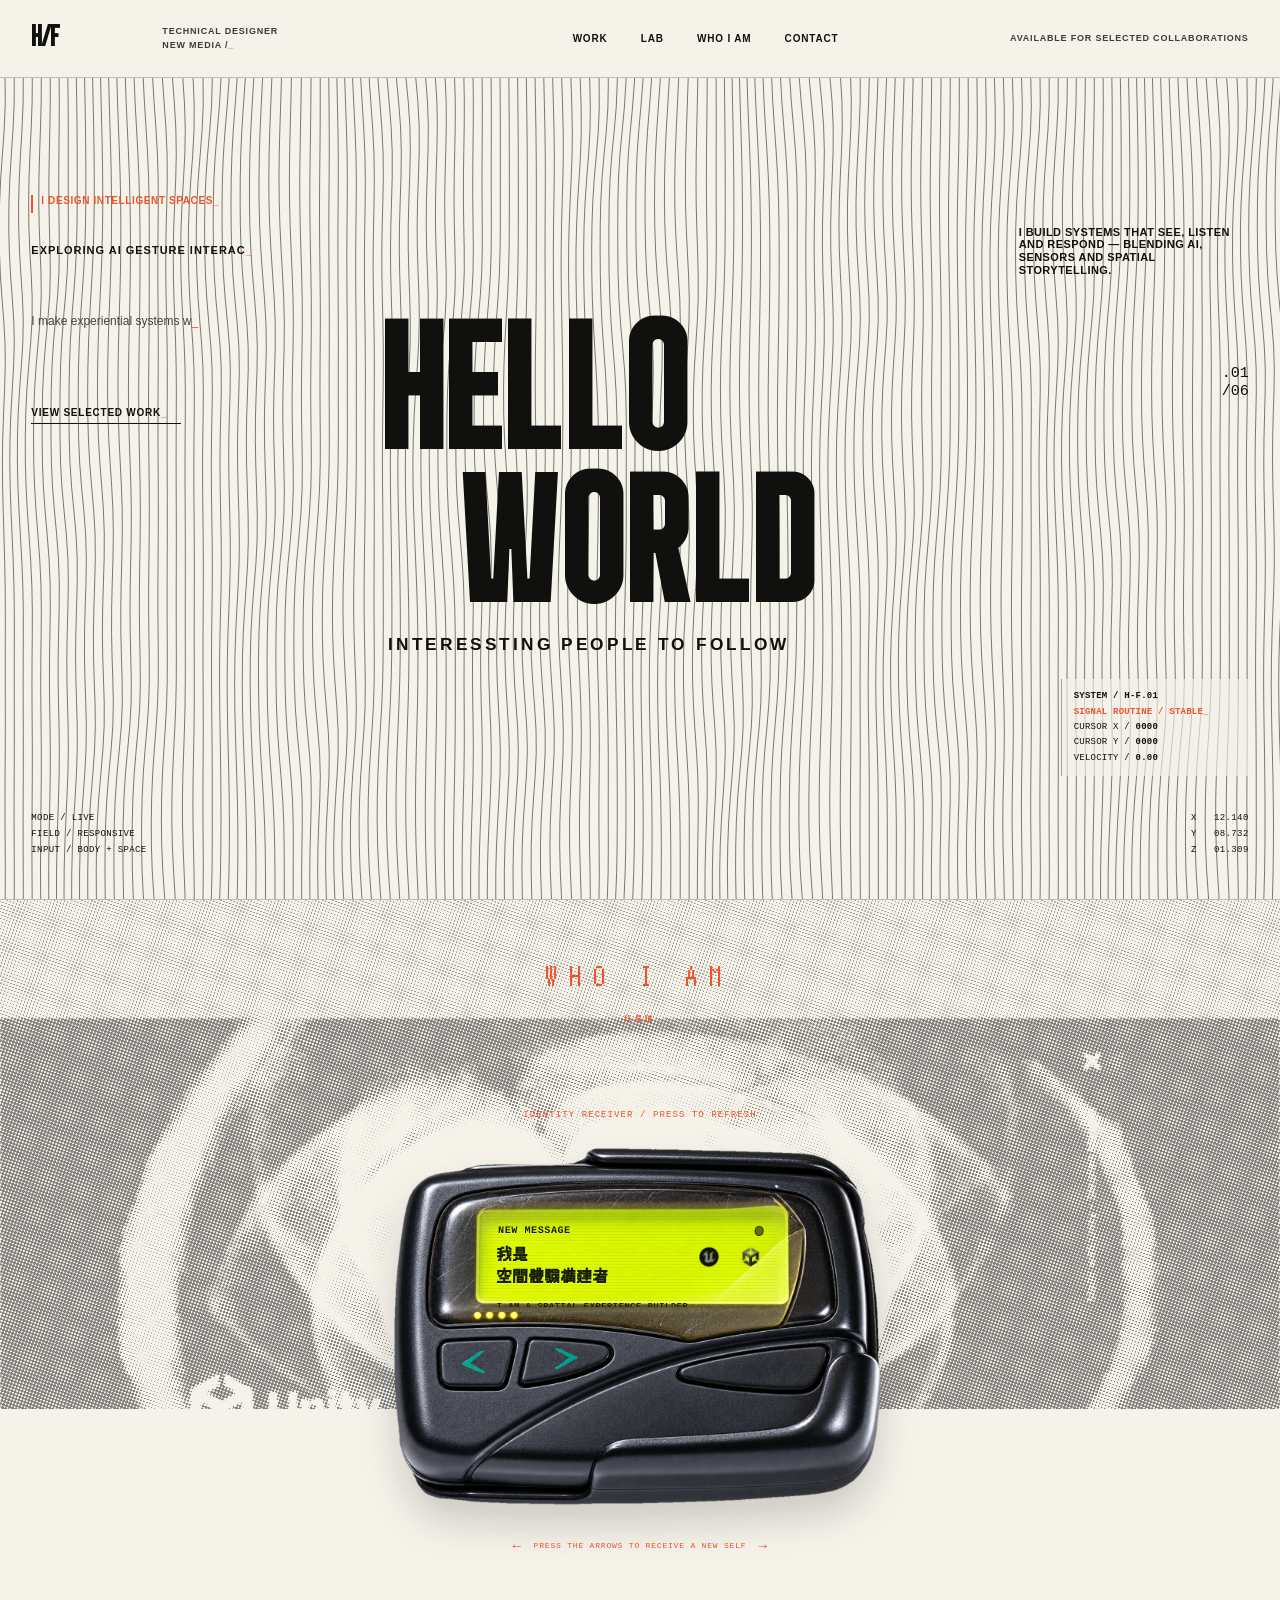
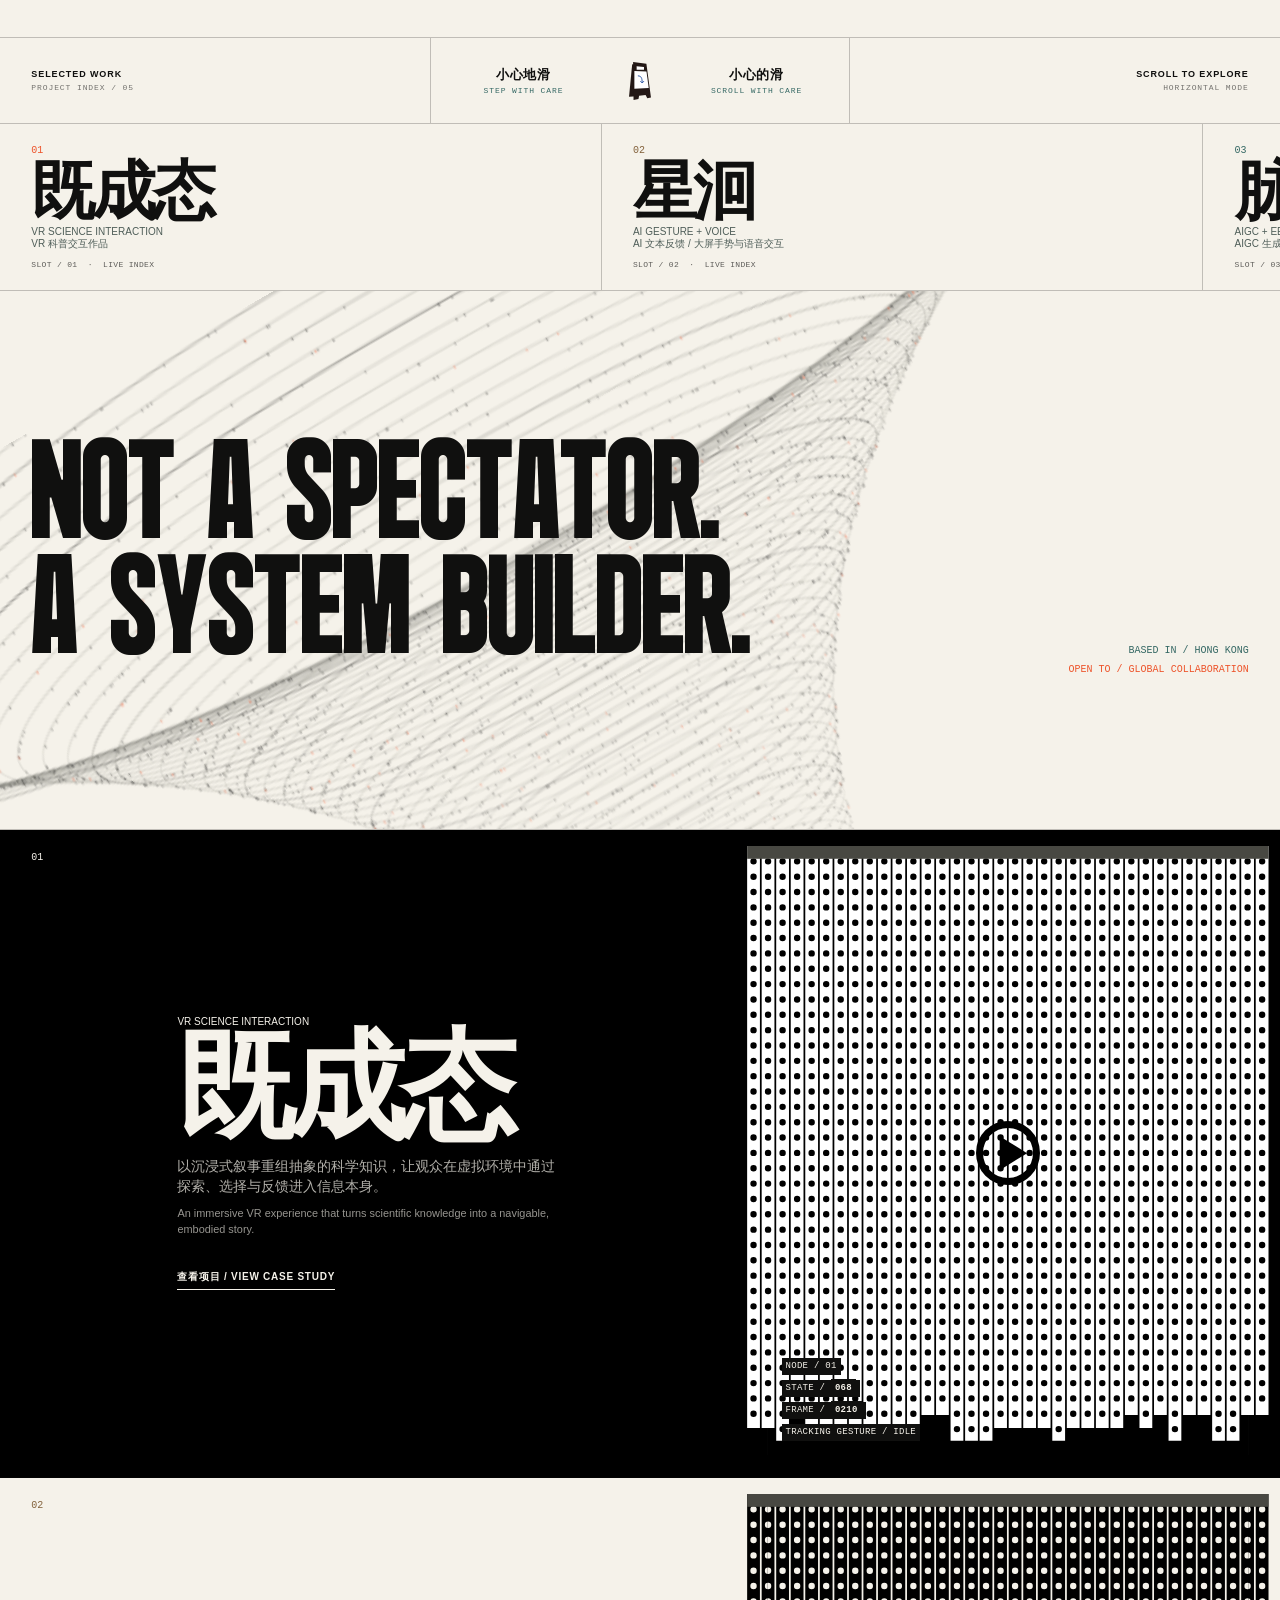
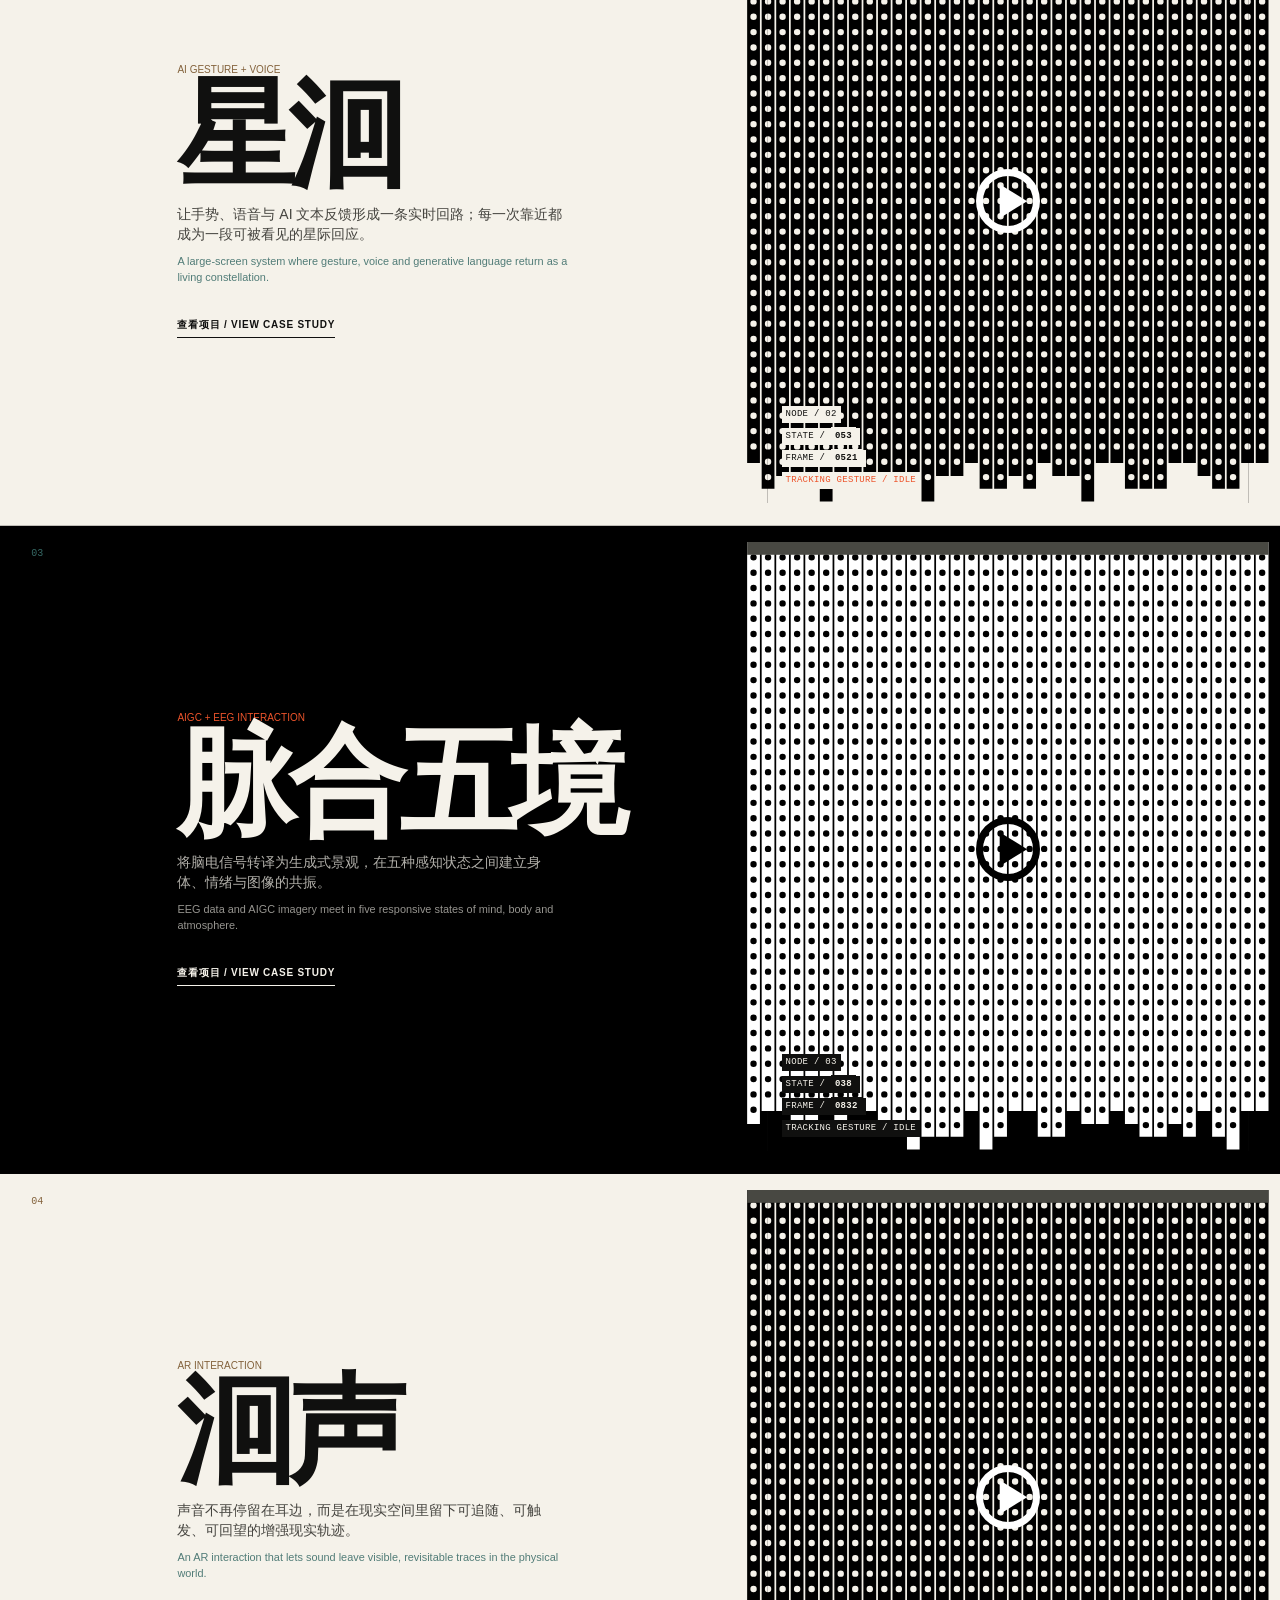
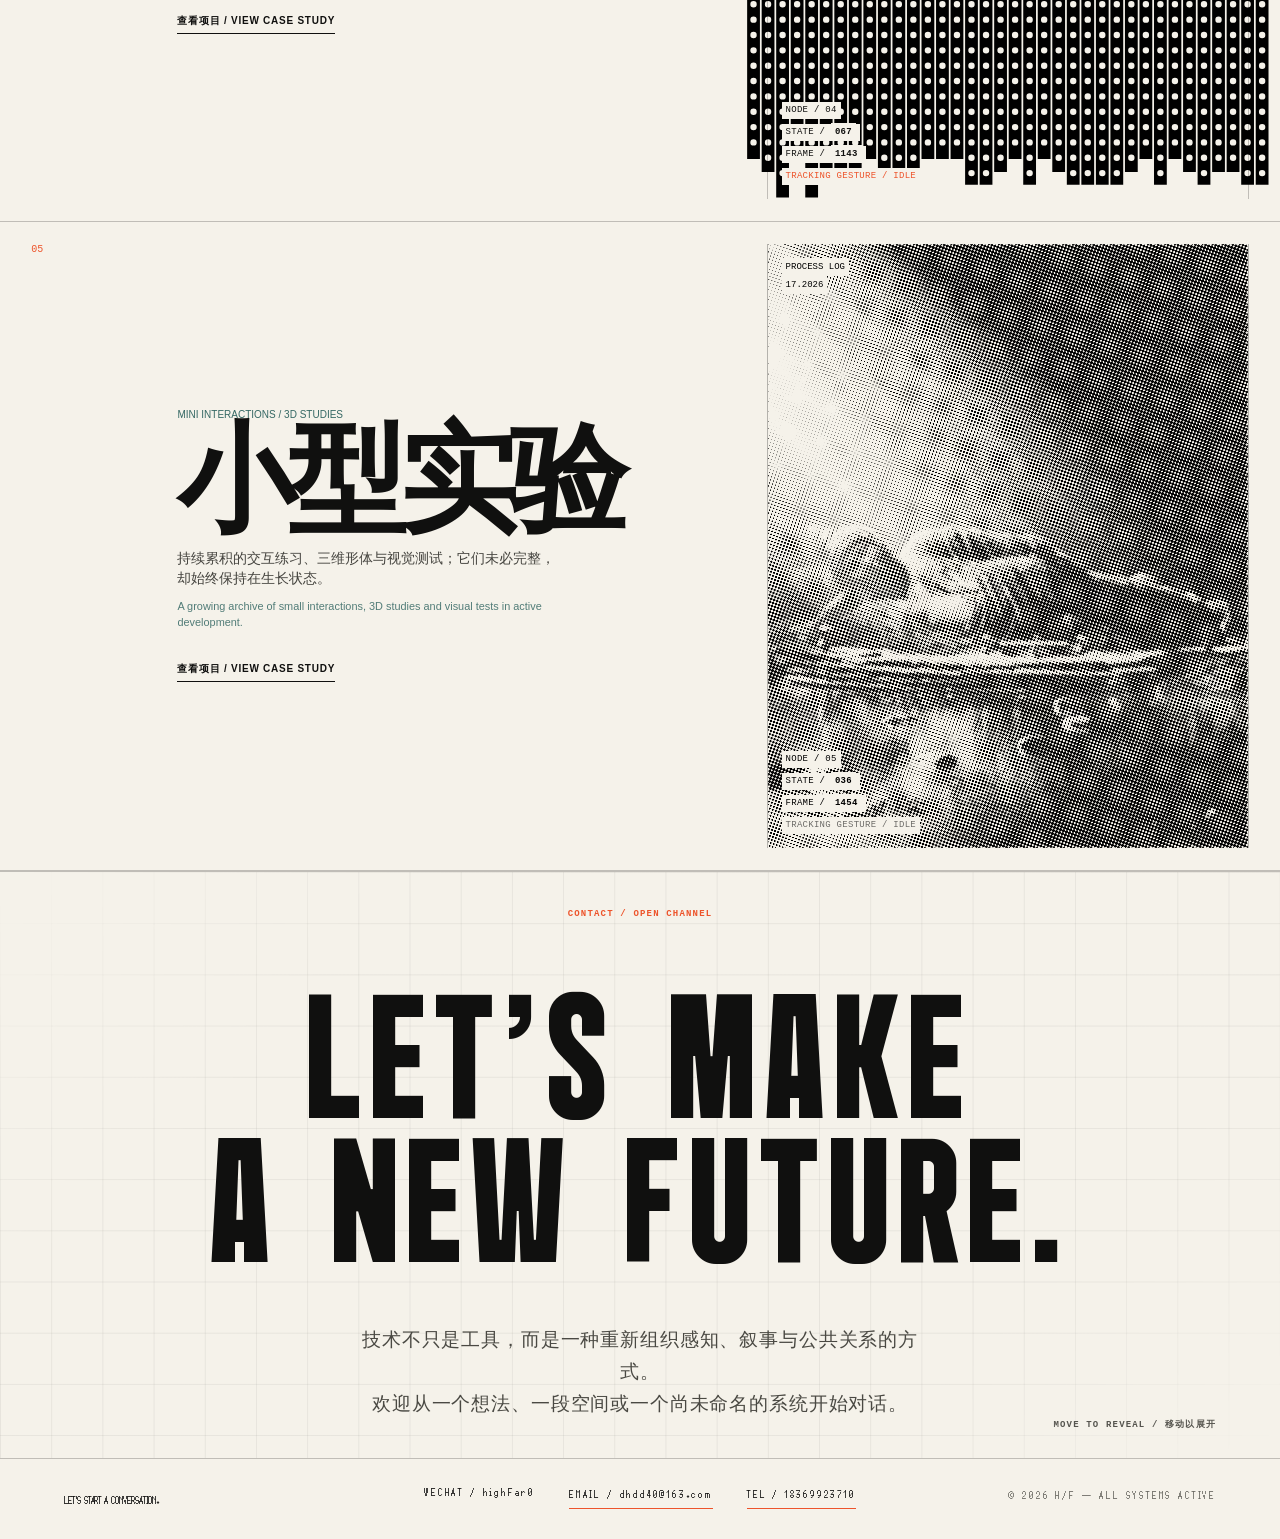
==== commit 9ffed903: "Add pager video, WebP icons and loader" ====
--- a/index.html
+++ b/index.html
@@ -5,9 +5,19 @@
     <meta name="viewport" content="width=device-width, initial-scale=1.0" />
     <meta name="theme-color" content="#f5f2ea" />
     <title>H/F — Technical Designer</title>
-    <link rel="stylesheet" crossorigin href="./assets/main-BxUQ_OMA.css">
+    <link rel="stylesheet" crossorigin href="./assets/main-BU8JpKgA.css">
   </head>
   <body>
+    <div class="site-loader" role="status" aria-label="Loading portfolio">
+      <div class="site-loader__meta">H/F — INITIALIZING SPATIAL SYSTEM</div>
+      <svg class="site-loader__mark" viewBox="0 0 62 22" aria-hidden="true">
+        <path d="M60.5 3.7 49.2 15 37.7 3.5 26.3 14.8 15.1 3.6 3.5 15.2" />
+        <rect x="-9" y="24" width="7" height="7" />
+        <rect x="66" y="-9" width="7" height="7" />
+        <rect x="66" y="-9" width="7" height="7" />
+      </svg>
+      <span class="site-loader__state">LOADING / 100%</span>
+    </div>
     <main>
       <header class="site-header"><a class="wordmark" href="#top">H/F</a><p class="role">TECHNICAL DESIGNER<br>NEW MEDIA / SPATIAL SYSTEMS</p><nav aria-label="Main navigation"><a href="#work">WORK</a><a href="#lab">LAB</a><a href="#intro">WHO I AM</a><a href="#contact">CONTACT</a></nav><p class="availability">AVAILABLE FOR SELECTED COLLABORATIONS</p></header>
       <section class="hero" id="top" aria-labelledby="hero-title"><div class="hero-copy"><p class="eyebrow">I DESIGN INTELLIGENT SPACES</p><p class="intro">Exploring AI gesture interaction,<br>XR systems and spatial media.</p><p class="description">I make experiential systems where code, motion and perception become one responsive material.</p><a class="text-link" href="#work">VIEW SELECTED WORK</a></div><h1 id="hero-title">SPATIAL<br><span>INTELLIGENCE</span></h1><p class="hero-index">.01<br>/06</p><figure class="hero-figure" aria-label="Animated parametric wireframe study"><img src="./assets/parametric-field-C0J5SATD.png" alt="Parametric wireframe form"></figure><div class="hero-caption"><p>MODE / LIVE</p><p>FIELD / RESPONSIVE</p><p>INPUT / BODY + SPACE</p></div><p class="manifesto">I BUILD SYSTEMS THAT SEE, LISTEN<br>AND RESPOND — BLENDING AI,<br>SENSORS AND SPATIAL STORYTELLING.</p><p class="coordinates">X&nbsp;&nbsp; 12.140<br>Y&nbsp;&nbsp; 08.732<br>Z&nbsp;&nbsp; 01.309</p></section>
--- a/assets/main-BU8JpKgA.css
+++ b/assets/main-BU8JpKgA.css
@@ -0,0 +1 @@
+@font-face{font-family:Bigger;src:url(../assets/BiggerDisplay.woff2) format("woff2");font-display:swap}:root{--paper:#f5f2ea;--ink:#10100f;--muted:#605f59;--signal:#ed542b;--rule:rgba(16,16,15,.23)}*{box-sizing:border-box}html{scroll-behavior:smooth}body{margin:0;min-width:320px;background:var(--paper);color:var(--ink);font-family:Arial,Helvetica,sans-serif;-webkit-font-smoothing:antialiased}a{color:inherit;text-decoration:none}.site-header{min-height:78px;padding:0 2.45vw;display:grid;grid-template-columns:106px minmax(180px,1fr) auto minmax(220px,1fr);align-items:center;gap:25px;border-bottom:1px solid var(--rule);font-size:10px;letter-spacing:.08em;font-weight:700}.wordmark{font-family:Bigger,Impact,sans-serif;font-size:28px;letter-spacing:-.06em}.role,.availability{margin:0;line-height:1.45;font-size:9px;color:#3d3d39}.availability{text-align:right}nav{display:flex;gap:clamp(18px,2.6vw,48px)}nav a{padding:8px 0;transition:color .2s ease}nav a:hover{color:var(--signal)}.hero{min-height:calc(100svh - 78px);position:relative;overflow:hidden;isolation:isolate;padding:clamp(28px,5vw,80px) 2.45vw 34px;border-bottom:1px solid var(--rule)}.hero h1{position:relative;z-index:2;margin:0;max-width:1100px;margin-left:25.8vw;font-family:Bigger,Impact,sans-serif;font-size:clamp(104px,17.2vw,330px);line-height:.72;letter-spacing:-.082em;font-weight:400;pointer-events:none}.hero h1 span{display:block;margin-left:clamp(64px,8.5vw,180px)}.hero-copy{position:absolute;z-index:3;top:clamp(70px,13vh,155px);left:2.45vw;width:min(270px,19vw)}.eyebrow,.intro,.description{margin:0}.eyebrow{color:var(--signal);font-size:10px;font-weight:700;letter-spacing:.06em;border-left:2px solid var(--signal);padding-left:8px}.intro{margin-top:29px;font-size:11px;font-weight:700;line-height:1.5;letter-spacing:.09em;text-transform:uppercase}.description{margin-top:21px;font-size:12px;line-height:1.45;color:#45443f}.text-link{display:inline-block;margin-top:32px;font-size:10px;font-weight:700;letter-spacing:.075em;border-bottom:1px solid currentColor;padding:0 0 5px;transition:color .2s ease,transform .2s ease}.text-link:hover{color:var(--signal);transform:translate(6px)}.hero-index{position:absolute;z-index:3;right:13vw;top:clamp(110px,19vh,230px);margin:0;font-family:monospace;font-size:15px;line-height:1.2}.hero-figure{position:absolute;z-index:1;width:min(72vw,1000px);height:min(78vh,830px);margin:0;top:16%;left:32%;animation:field-drift 14s ease-in-out infinite alternate;transform-origin:center}.hero-figure img{width:100%;height:100%;object-fit:contain;mix-blend-mode:multiply}.hero-caption,.coordinates{position:absolute;z-index:3;margin:0;font-family:monospace;font-size:9px;letter-spacing:.04em;line-height:1.8}.hero-caption{left:28.5vw;bottom:17%}.hero-caption p{margin:0}.coordinates{right:12.7vw;bottom:8%}.manifesto{position:absolute;z-index:3;margin:0;left:31vw;bottom:7%;font-size:11px;line-height:1.15;font-weight:700;letter-spacing:.04em}@keyframes field-drift{0%{transform:translate(-1%,-2%) rotate(-3deg) scale(.96)}48%{transform:translate(3%,2%) rotate(2deg) scale(1.025)}to{transform:translate(-2%,1%) rotate(-1deg) scale(.98)}}.project-rail{overflow:hidden;border-bottom:1px solid var(--rule)}.rail-heading{padding:14px 2.45vw;display:flex;justify-content:space-between;border-bottom:1px solid var(--rule);font-size:9px;font-weight:700;letter-spacing:.1em}.rail-track{display:flex;overflow-x:auto;scrollbar-width:none;scroll-snap-type:x mandatory}.rail-track::-webkit-scrollbar{display:none}.rail-item{min-width:min(47vw,620px);min-height:166px;padding:21px 2.45vw;border-right:1px solid var(--rule);scroll-snap-align:start;display:grid;align-content:space-between;transition:background .25s ease,color .25s ease}.rail-item:hover{background:var(--ink);color:var(--paper)}.rail-item span,.rail-item small{font-family:monospace;font-size:10px}.rail-item strong{font-family:Bigger,Impact,sans-serif;font-size:clamp(36px,5vw,78px);line-height:.8;letter-spacing:-.045em;font-weight:400}.statement{padding:clamp(70px,12vw,190px) 2.45vw;min-height:58vh;display:flex;justify-content:space-between;align-items:flex-end;border-bottom:1px solid var(--rule)}.statement p{margin:0;font-family:Bigger,Impact,sans-serif;max-width:920px;font-size:clamp(62px,10vw,170px);line-height:.77;letter-spacing:-.07em}.statement div{display:grid;gap:8px;font-family:monospace;font-size:10px;text-align:right}.project-list{border-bottom:1px solid var(--rule)}.project{min-height:72vh;display:grid;grid-template-columns:12% minmax(0,1.1fr) minmax(260px,.9fr);padding:22px 2.45vw;border-bottom:1px solid var(--rule)}.project:last-child{border:0}.project-number,.project-type{font-family:monospace;font-size:10px;margin:0}.project-main{align-self:center;padding:8vh 2vw 8vh 0}.project h2{margin:15px 0 24px;font-family:Bigger,Impact,sans-serif;font-size:clamp(68px,9.2vw,158px);font-weight:400;letter-spacing:-.07em;line-height:.76}.project-summary{max-width:390px;margin:0;font-size:14px;line-height:1.45;color:#45443f}.project-field{align-self:stretch;min-height:360px;border-left:1px solid var(--rule);border-right:1px solid var(--rule);padding:14px;display:flex;flex-direction:column;justify-content:space-between;background-image:url(../assets/parametric-field.png);background-size:155%;background-position:center;mix-blend-mode:multiply;filter:grayscale(1) contrast(1.15);transition:background-position 1s ease}.project:hover .project-field{background-position:58% 45%}.project-field span,.project-field b{background:var(--paper);width:max-content;padding:4px;font-family:monospace;font-size:9px;font-weight:400}footer{min-height:45vh;padding:clamp(45px,7vw,105px) 2.45vw 22px;display:flex;flex-direction:column;align-items:flex-start;justify-content:space-between}footer p{margin:0;font-family:Bigger,Impact,sans-serif;font-size:clamp(65px,11vw,185px);letter-spacing:-.07em;line-height:.8}footer a{margin-top:55px;font-size:clamp(19px,3vw,44px);font-weight:700;border-bottom:2px solid var(--signal)}footer span{margin-top:70px;font:9px monospace}@media(prefers-reduced-motion:reduce){*,*:before,*:after{animation-duration:.01ms!important;animation-iteration-count:1!important;scroll-behavior:auto!important}}@media(max-width:760px){.site-header{grid-template-columns:auto 1fr auto;min-height:64px;gap:15px}.role,.availability{display:none}nav{gap:14px;justify-self:end;font-size:8px}.hero{min-height:680px;padding-top:32px}.hero h1{margin-top:48px;margin-left:0;font-size:28vw;line-height:.72}.hero h1 span{margin-left:12vw}.hero-copy{position:relative;top:auto;left:auto;width:250px}.hero-figure{width:130vw;height:520px;top:185px;left:-14vw;opacity:.93}.hero-index{right:5vw;top:195px}.hero-caption{left:5vw;bottom:44px}.coordinates,.manifesto{display:none}.rail-item{min-width:82vw}.statement{min-height:44vh;display:block}.statement div{margin-top:45px;text-align:left}.project{min-height:auto;grid-template-columns:42px 1fr;padding:19px 5vw}.project-main{padding:55px 0 42px}.project h2{font-size:18vw}.project-field{grid-column:1/-1;min-height:250px;border:1px solid var(--rule)}.project-summary{font-size:13px}.statement p{font-size:19vw}footer{min-height:37vh;padding-inline:5vw}footer p{font-size:18vw}}@font-face{font-family:BiggerStatic;src:url(./BiggerDisplay-Cdh9XiYJ.woff2) format("woff2");font-display:swap}@font-face{font-family:AlibabaBold;src:url(./AlibabaPuHuiTi-Bold-u7TvTWgs.ttf) format("truetype");font-display:swap}@font-face{font-family:AlibabaLight;src:url(./AlibabaPuHuiTi-Light-BNrUZNr3.ttf) format("truetype");font-display:swap}@font-face{font-family:Silver;src:url(./Silver-ChLxY6w3.ttf) format("truetype");font-display:swap}.wordmark,.hero h1,.rail-item strong,.statement p,.project h2,footer p{font-family:BiggerStatic,Bigger,Impact,sans-serif}.contact-panel{display:block;min-height:0;padding:0;background:var(--paper)}.contact-stage{position:relative;min-height:clamp(440px,58svh,650px);padding:clamp(28px,3vw,46px) 5vw;overflow:hidden;isolation:isolate;border-top:1px solid var(--rule);cursor:crosshair}.contact-stage__grid{position:absolute;z-index:-1;top:0;right:0;bottom:0;left:0;opacity:.46;background-image:linear-gradient(rgba(16,16,15,.13) 1px,transparent 1px),linear-gradient(90deg,rgba(16,16,15,.13) 1px,transparent 1px);background-size:clamp(34px,4vw,64px) clamp(34px,4vw,64px);-webkit-mask-image:linear-gradient(135deg,transparent 0,black 24%,black 78%,transparent 100%);mask-image:linear-gradient(135deg,transparent 0,black 24%,black 78%,transparent 100%)}.contact-stage__eyebrow,.contact-stage__hint{position:relative;z-index:2;margin:0;font:700 9px/1 monospace;letter-spacing:.13em}.contact-stage__eyebrow{color:var(--signal);text-align:center}.contact-stage h2{position:relative;z-index:2;max-width:1150px;margin:clamp(48px,9vh,84px) auto 0;text-align:center;font:400 clamp(65px,12.5vw,220px)/.9 BiggerStatic,Bigger,Impact,sans-serif;letter-spacing:.07em}.contact-stage__copy{position:relative;z-index:2;width:min(560px,82vw);margin:clamp(28px,4vh,44px) auto 0;color:#4a4943;text-align:center;font:400 clamp(14px,1.48vw,21px)/1.68 AlibabaLight,Arial,sans-serif;letter-spacing:.045em}.contact-stage__hint{position:absolute;z-index:3;right:5vw;bottom:28px;color:#55544e}.contact-reveal{position:absolute;z-index:4;top:0;right:0;bottom:0;left:0;display:block;overflow:hidden;clip-path:inset(100%);background:#10100f;color:var(--paper);pointer-events:none}.contact-reveal:before{position:absolute;top:0;right:0;bottom:0;left:0;content:"";opacity:.36;background-image:linear-gradient(rgba(245,242,234,.16) 1px,transparent 1px),linear-gradient(90deg,rgba(245,242,234,.16) 1px,transparent 1px);background-size:clamp(34px,4vw,64px) clamp(34px,4vw,64px)}.contact-reveal__label{position:absolute;top:clamp(28px,3vw,46px);left:0;width:100%;margin:0;color:var(--signal);text-align:center;font:700 9px/1 monospace;letter-spacing:.16em}.contact-reveal__title{position:absolute;top:42%;left:0;width:100%;margin:0;text-align:center;font:400 clamp(52px,10vw,180px)/.94 BiggerStatic,Bigger,Impact,sans-serif;letter-spacing:.09em;transform:translateY(-50%)}.contact-reveal__word{position:absolute;bottom:-.12em;left:50%;display:flex;gap:.015em;color:var(--signal);font:400 clamp(105px,23vw,370px)/.62 BiggerStatic,Bigger,Impact,sans-serif;letter-spacing:-.055em;transform:translate(-50%)}.contact-reveal__word span{display:inline-block;margin:0;font:inherit;transform-origin:50% 90%;animation:contact-stretch 1.55s cubic-bezier(.65,0,.35,1) infinite}.contact-reveal__word span:nth-child(2){animation-delay:.14s}.contact-reveal__word span:nth-child(3){animation-delay:.28s}.contact-reveal__word span:nth-child(4){animation-delay:.42s}.contact-reveal__word span:nth-child(5){animation-delay:.56s}.contact-reveal__word span:nth-child(6){animation-delay:.7s}.contact-cursor{position:absolute;z-index:5;top:0;left:0;width:clamp(20px,2vw,34px);aspect-ratio:1;border-radius:50%;background:#c9ff65;box-shadow:0 0 0 7px #c9ff652e;opacity:0;pointer-events:none;transform:translate(-50%,-50%);transition:opacity .18s ease}.contact-stage.is-revealing .contact-cursor{opacity:1}.contact-details{display:grid;grid-template-columns:1fr auto 1fr;align-items:end;gap:25px;padding:27px 5vw 30px;border-top:1px solid var(--rule);background:var(--paper);font:400 clamp(14px,1.18vw,19px)/1.45 Silver,AlibabaLight,monospace;letter-spacing:.12em}.contact-details p,.contact-details small,.contact-details span{margin:0;font-family:Silver,AlibabaLight,monospace;font-size:inherit}.contact-details div{display:flex;flex-wrap:wrap;justify-content:center;gap:14px 34px}.contact-details a{display:inline-block;margin:0;padding:0;border-bottom:1px solid var(--signal);font:inherit;font-family:Silver,AlibabaLight,monospace;transition:color .2s ease,transform .2s ease}.contact-details a:hover{color:var(--signal);transform:translateY(-2px)}.contact-details small{justify-self:end;color:#67665f}@keyframes contact-stretch{0%,to{transform:scaleY(.22)}48%{transform:scaleY(1.42)}}@media(max-width:760px){.contact-stage{min-height:485px;padding:30px 5vw}.contact-stage h2{margin-top:75px;font-size:18vw;line-height:.92;letter-spacing:.055em}.contact-stage__copy{width:88vw;margin-top:28px;font-size:13px}.contact-stage__hint{right:auto;left:5vw;bottom:20px;font-size:7px}.contact-reveal__title{left:0;font-size:16vw}.contact-reveal__word{right:auto;left:50%;font-size:31vw}.contact-details{grid-template-columns:1fr;gap:18px;padding:24px 5vw 28px;font-size:14px}.contact-details div{justify-content:flex-start;gap:13px 18px}.contact-details small{justify-self:start}}.project-rail,.statement{cursor:ew-resize}.rail-item strong,.project h2{font-family:AlibabaBold,Microsoft YaHei,sans-serif;font-weight:700;letter-spacing:-.06em}.rail-item small,.project-summary,.project-type{font-family:AlibabaLight,Microsoft YaHei,sans-serif;font-weight:400}.project-summary span,.project-summary em{display:block}.project-summary em{margin-top:10px;font-family:Arial,Helvetica,sans-serif;font-size:.78em;font-style:normal;line-height:1.45;opacity:.65}.rail-item>span,.project-number{color:var(--signal)}.rail-item small{color:#4e5d58}.rail-item:nth-child(2n)>span,.project:nth-child(2n) .project-number{color:#83623c}.rail-item:nth-child(3n)>span,.project:nth-child(3n) .project-number{color:#356864}.project-type{color:#356864}.project:nth-child(2n) .project-type{color:#83623c}.project:nth-child(3n) .project-type{color:var(--signal)}.project-summary em{color:#356864;opacity:.85}.statement div span:first-child{color:#356864}.statement div span:last-child{color:var(--signal)}.statement p{letter-spacing:0em;line-height:.9}.statement{position:relative}.statement{isolation:isolate;overflow:hidden}.statement-vortex{position:absolute;z-index:0;top:-20%;right:-21%;width:min(145vw,1880px);height:225%;pointer-events:none;opacity:.98;transform:rotate(-30deg);transform-origin:center}.statement>:not(.statement-vortex){position:relative;z-index:1}@media(max-width:760px){.statement-vortex{top:-12%;right:-78%;width:215vw;height:175%;opacity:.72}}.hero-figure{display:none}.project-field{position:relative;isolation:isolate;overflow:visible;background-image:none;background-color:#11110f}.project-field>:not(.project-halftone){position:relative;z-index:2}.project-halftone{position:absolute;z-index:0;top:0;right:0;bottom:0;left:0;overflow:hidden;filter:contrast(850%);opacity:0;transition:opacity .6s ease}.project-field.is-armed .project-halftone{opacity:1}.project-halftone:before{content:"";position:absolute;z-index:2;top:-50%;right:-50%;bottom:-50%;left:-50%;background:radial-gradient(circle at center,#333,#fff);background-size:.2em .2em;transform:rotate(20deg);pointer-events:none;opacity:.72}.project-halftone img{display:block;width:100%;height:100%;object-fit:cover;object-position:center;filter:grayscale(1) brightness(92%) contrast(165%) blur(1px);mix-blend-mode:hard-light}.project-stripes{position:absolute!important;z-index:1!important;top:-1%;right:-6%;bottom:0;left:-6%;overflow:visible;pointer-events:none;mix-blend-mode:normal;opacity:1;touch-action:none}.project-field.is-armed .project-stripes{pointer-events:auto;cursor:grab}.project-field.is-armed .project-stripes:active{cursor:grabbing}.project-stripes canvas{display:block;width:100%;height:100%}.project-launch{position:absolute!important;z-index:7!important;top:50%;left:50%;display:grid;place-items:center;width:clamp(58px,5vw,76px);aspect-ratio:1;padding:0;border:3px solid var(--ink);border-radius:50%;background:transparent;color:var(--ink);transform:translate(-50%,-50%);cursor:pointer;transition:opacity .32s ease,transform .45s cubic-bezier(.2,.85,.25,1)}.project-launch i{display:block;width:0;height:0;margin-left:4px;border-top:9px solid transparent;border-bottom:9px solid transparent;border-left:13px solid var(--ink)}.project-launch span{display:none}.project-launch:hover{transform:translate(-50%,-50%) scale(1.08)}.project-field.is-armed .project-launch{opacity:0;pointer-events:none;transform:translate(-50%,-50%) scale(.55)}.project-field.is-armed{cursor:pointer}.project-watch{display:none!important}.project-watch{position:absolute!important;z-index:3!important;right:14px;bottom:14px;display:grid;grid-template-columns:auto auto;gap:3px 9px;align-items:center;padding:9px 10px;border:1px solid rgba(16,16,15,.6);background:#f5f2ead1;color:var(--ink);font:700 8px/1 monospace;letter-spacing:.09em;transition:background .22s ease,color .22s ease,transform .22s ease}.project-watch span{color:var(--signal)}.project-watch b{font:inherit}.project-watch i{grid-row:1 / span 2;grid-column:2;align-self:center;color:var(--signal);font:400 18px/1 Arial,sans-serif;font-style:normal}.project-watch:hover,.project-watch:focus-visible{background:var(--ink);color:var(--paper);transform:translate(-3px,-3px);outline:none}.project-watch:focus-visible{box-shadow:0 0 0 2px var(--signal)}.project-field--film{--curtain-color:#fff;--curtain-rail:#484842;overflow:visible;background-color:transparent;mix-blend-mode:normal;filter:none}.project-field--still{overflow:hidden;background-color:#10100f0a}.project-field--still .project-halftone{opacity:1}.project-field--film .project-stripes{z-index:2!important}.project-field--film .project-halftone{opacity:0}.project-field--film.is-armed .project-halftone{opacity:1}.project--01,.project--03{background:#000;color:var(--paper)}.project--01 .project-number,.project--01 .project-type,.project--01 .project-main,.project--03 .project-number,.project--03 .project-type,.project--03 .project-main{color:var(--paper)}.project--01 .project-summary,.project--03 .project-summary,.project--01 .project-summary em,.project--03 .project-summary em{color:#f5f2eab8}.project--01 .text-link,.project--03 .text-link{color:var(--paper)}.project--02 .project-field--film,.project--04 .project-field--film{--curtain-color:#000}.project--02 .project-launch img,.project--04 .project-launch img{filter:invert(1)}.project--01 .project-field--film,.project--03 .project-field--film{--curtain-color:#fff}.project--01 .project-field--film .project-stripes,.project--03 .project-field--film .project-stripes{z-index:6!important}.project-field--film>span,.project-field--film>b{display:none}.project--01 .project-readout,.project--03 .project-readout{position:absolute!important;z-index:7!important;top:auto;bottom:14px;left:14px;margin:0;padding:0;color:var(--paper)}.project--01 .project-readout span,.project--03 .project-readout span,.project--01 .project-readout b,.project--03 .project-readout b{background:var(--ink)!important;color:var(--paper)!important}.project-launch{border:0;border-radius:0;background:transparent}.project-launch img{display:block;width:100%;height:100%;object-fit:contain}.project-launch i,.project-launch span{display:none}.hero h1{font-size:clamp(88px,13.2vw,240px);letter-spacing:.02em;line-height:.91;position:absolute;z-index:2;top:50%;left:50%;width:100%;margin:0;text-align:center;transform:translate(-50%,-50%)}.hero h1 [data-scatter-line]{display:block}.hero h1 [data-scatter-line]:nth-child(1){margin-left:-8vw}.hero h1 [data-scatter-line]:nth-child(2){margin-left:8vw;letter-spacing:.018em}.hero h1 em{margin-top:.22em;font:700 clamp(12px,1.35vw,22px)/1.1 Arial,Helvetica,sans-serif;letter-spacing:.18em;font-style:normal}.hero h1{text-indent:-8vw}.hero h1 .scatter-char{display:inline-block;margin-left:0;letter-spacing:inherit;text-indent:0;will-change:transform,opacity}.hero-waves{--x: -100px;--y: 50%;position:absolute;top:0;right:0;bottom:0;left:0;z-index:0;overflow:hidden;pointer-events:none}.hero-waves:before{content:"";position:absolute;width:8px;height:8px;left:var(--x);top:var(--y);transform:translate(-50%,-50%);background:var(--signal);border-radius:50%;opacity:.8}.hero-waves svg{display:block;width:100%;height:100%}.hero-waves path{fill:none;stroke:#10100f8a;stroke-width:1;vector-effect:non-scaling-stroke}.hero>:not(.hero-waves):not(h1){position:relative}.hero .hero-copy,.hero .hero-index,.hero .hero-caption,.hero .manifesto,.hero .coordinates{position:absolute!important}.hero .hero-caption{left:2.45vw;bottom:4.5vh}.hero .manifesto{left:auto;right:2.45vw;top:18%;bottom:auto;width:230px}.hero .hero-index{right:2.45vw;top:35%}.hero .coordinates{right:2.45vw;bottom:4.5vh}.telemetry-panel{position:absolute!important;z-index:4;right:2.45vw;bottom:15%;width:188px;padding:10px 0 10px 12px;border-left:1px solid rgba(16,16,15,.35);font:9px/1.7 monospace;letter-spacing:.025em;background:#f5f2eaa6}.telemetry-panel p{margin:0}.telemetry-static{font-weight:700}.telemetry-type{min-height:15px;color:var(--signal);font-weight:700}.telemetry-type:after{content:"_";animation:terminal-cursor .8s steps(1,end) infinite}.telemetry-panel b,.project-readout b{font-weight:700}.role[data-typewriter]:after,.eyebrow[data-typewriter]:after,.intro[data-typewriter]:after,.description[data-typewriter]:after,.hero-copy .text-link[data-typewriter]:after{content:"_";color:var(--signal);animation:terminal-cursor .8s steps(1,end) infinite}.role[data-typewriter]{min-height:26px}.eyebrow[data-typewriter]{min-height:18px}.intro[data-typewriter]{min-height:50px}.description[data-typewriter]{min-height:62px}.hero-copy .text-link[data-typewriter]{min-width:150px}.rail-meta{font:8px/1 monospace;letter-spacing:.04em;font-style:normal;opacity:.66}.project-readout{display:grid;gap:5px;margin-top:auto;padding-top:45px;font:9px/1.2 monospace;letter-spacing:.03em}.project-readout span{width:max-content;max-width:100%;background:var(--paper);padding:3px 4px}.project-message{color:var(--signal);min-height:17px}@keyframes terminal-cursor{50%{opacity:0}}@media(prefers-reduced-motion:reduce){.hero-waves{display:none}}@media(max-width:760px){.telemetry-panel{right:5vw;bottom:38px;width:155px;font-size:8px}.project-readout{padding-top:25px}}@media(max-width:760px){.hero h1{top:60%;font-size:27vw;line-height:.95;text-indent:-12vw}.hero h1 [data-scatter-line]:nth-child(1){margin-left:-12vw}.hero h1 [data-scatter-line]:nth-child(2){margin-left:12vw}.hero h1 em{font-size:10px}.hero .hero-caption{left:5vw;bottom:4vh}.hero .manifesto{right:5vw;top:14%;width:145px}.hero .hero-index{right:5vw;top:28%}.hero .coordinates{right:5vw;bottom:4vh}}.statement .flip-line{display:block;white-space:nowrap}.statement .flip-char{display:inline-block;transform-origin:50% 50%;will-change:transform,opacity;animation:statement-flip 5.2s cubic-bezier(.65,0,.35,1) infinite;animation-delay:var(--flip-delay)}@keyframes statement-flip{0%,43%,to{transform:rotateX(0);opacity:1}46%{transform:rotateX(-88deg);opacity:.15}49%{transform:rotateX(88deg);opacity:.15}53%{transform:rotateX(0);opacity:1}}.rail-heading{min-height:86px;padding-block:0;display:grid;grid-template-columns:1fr auto 1fr;align-items:stretch}.rail-heading__label{display:flex;flex-direction:column;justify-content:center;gap:5px}.rail-heading__label small{font:8px/1 monospace;opacity:.56}.rail-heading__label--end{text-align:right;align-items:flex-end}.rail-heading__signal{min-width:420px;display:grid;grid-template-columns:1fr 64px 1fr;align-items:center;gap:16px;padding:0 24px;border-left:1px solid var(--rule);border-right:1px solid var(--rule);text-align:center}.rail-heading__signal p{display:grid;gap:3px;margin:0}.rail-heading__signal b{font-family:AlibabaBold,Microsoft YaHei,sans-serif;font-size:13px}.rail-heading__signal small{font:8px/1 monospace;color:#356864}.rail-heading__signal img{width:38px;height:38px;justify-self:center;object-fit:contain;animation:signal-spin 3.7s cubic-bezier(.7,0,.2,1) infinite}@keyframes signal-spin{0%,14%{transform:rotate(0)}44%{transform:rotate(360deg)}47%,78%{transform:rotate(360deg)}84%{transform:rotate(355deg)}to{transform:rotate(360deg)}}.about-scroll{min-height:190vh;display:grid;grid-template-columns:minmax(260px,.74fr) minmax(0,1.26fr);gap:4vw;padding:0 8vw 0 2.45vw;border-bottom:1px solid var(--rule)}.about-scroll__identity{position:sticky;top:calc(50vh - 170px);align-self:start;padding-top:18px}.about-scroll__label{margin:0 0 22px;color:var(--signal);font:9px/1 monospace;letter-spacing:.08em}.about-scroll__identity h2{margin:0;font-family:BiggerStatic,Bigger,Impact,sans-serif;font-size:clamp(65px,9vw,142px);line-height:.73;letter-spacing:-.05em}.about-scroll__identity>p:last-child{margin:32px 0 0;color:#454540;font:13px/1.6 AlibabaLight,Microsoft YaHei,sans-serif}.about-scroll__list{display:flex;flex-direction:column;justify-content:center;gap:18vh;min-height:190vh;margin:0;padding:45vh 0;list-style:none}.about-scroll__list li{display:flex;flex-direction:column;gap:10px;font:700 clamp(27px,4.35vw,74px)/.92 BiggerStatic,Bigger,Impact,sans-serif;letter-spacing:-.042em;color:#10100f33;transition:color .35s ease,transform .35s ease}.about-scroll__list li small{font:400 13px/1.35 AlibabaLight,Microsoft YaHei,sans-serif;letter-spacing:.01em;color:inherit}.about-scroll__list li.is-active{color:var(--ink);transform:translate(1.4vw)}.about-scroll__list li.is-active small{color:var(--signal)}@media(max-width:760px){.rail-heading{min-height:112px;grid-template-columns:1fr;padding:13px 5vw}.rail-heading__label--end{display:none}.rail-heading__signal{min-width:0;border:0;padding:10px 0 0;gap:10px;grid-template-columns:1fr 45px 1fr}.rail-heading__signal img{width:30px;height:30px}.rail-heading__signal b{font-size:11px}}@media(max-width:760px){.about-scroll{min-height:150vh;grid-template-columns:1fr;gap:0;padding:0 5vw}.about-scroll__identity{top:16vh}.about-scroll__identity h2{font-size:25vw}.about-scroll__identity>p:last-child{font-size:12px}.about-scroll__list{min-height:150vh;padding:52vh 0 30vh;gap:13vh}.about-scroll__list li{font-size:11vw}.about-scroll__list li.is-active{transform:translate(4vw)}}.about-scroll{min-height:178vh;grid-template-columns:max-content minmax(0,1fr);gap:clamp(22px,3.2vw,56px);padding-left:10vw;padding-right:10vw}.about-scroll__identity{top:calc(50vh - 80px);padding-top:0}.about-scroll__identity h2{font-size:clamp(40px,5.6vw,88px);line-height:.82;white-space:nowrap}.about-scroll__identity>p:last-child{max-width:280px;margin-top:18px;font-size:12px}.about-scroll__list{min-height:178vh;gap:0;padding:calc(50vh - 1lh) 0}.about-scroll__list li{min-height:19vh;justify-content:center;font-size:clamp(31px,4.15vw,68px);line-height:.9;transition:color .28s ease,transform .48s cubic-bezier(.22,1.25,.36,1)}.about-scroll__list li.is-active{transform:translate(1vw) scale(1.025)}.about-scroll__identity{top:calc(50vh - .41em)}.about-scroll__label{position:absolute;left:0;bottom:calc(100% + 25px);margin:0;font:700 clamp(13px,1.15vw,18px)/1 AlibabaBold,"Microsoft YaHei",sans-serif;letter-spacing:.08em;white-space:nowrap}.about-scroll__identity h2{letter-spacing:.055em}.about-scroll{position:relative;display:block;min-height:140vh;padding:0;overflow:clip}.about-scroll__identity{position:absolute;right:0;bottom:0;left:0;z-index:2;width:100%;height:100%;top:0;pointer-events:none;transform:none}.about-scroll__label{position:absolute;top:16vh;left:50%;bottom:auto;margin:0;transform:translate(-50%);font:700 clamp(36px,5.2vw,88px)/.85 BiggerStatic,Bigger,Impact,sans-serif;letter-spacing:.075em;color:var(--signal);opacity:0;white-space:nowrap;transition:opacity .24s ease,transform .34s cubic-bezier(.22,1.25,.36,1)}.about-scroll__label span,.about-scroll__label small{display:block;text-align:center}.about-scroll__label small{margin-top:12px;color:#777771;font:400 clamp(11px,1vw,15px)/1 AlibabaLight,"Microsoft YaHei",sans-serif;letter-spacing:.24em}.about-scroll.show-who-title .about-scroll__label{opacity:1;transform:translate(-50%) translateY(0)}.about-scroll__identity h2{position:sticky;top:calc(50vh - .41em);width:100%;margin:0;text-align:center;font-size:clamp(38px,4.1vw,66px);letter-spacing:.12em;opacity:0;transform:translateY(-50%);transition:opacity .24s ease}.about-scroll.show-prefix .about-scroll__identity h2{opacity:1;transform:translateY(0)}.about-scroll__list{position:relative;z-index:1;align-items:center;min-height:140vh;padding:calc(50vh - 1lh) 0 20vh}.about-scroll__list li{width:100%;min-height:19vh;align-items:center;text-align:center}.about-scroll__list li.is-active{transform:translateY(-2px) scale(1.025)}.about-scroll__identity h2{width:calc(50% - 18px);padding-right:18px;text-align:right;letter-spacing:.09em}.about-scroll__list{width:calc(50% - 18px);margin-left:calc(50% + 18px);align-items:flex-start}.about-scroll__list li{align-items:flex-start;text-align:left;letter-spacing:.035em}.about-scroll__list li small{text-align:left;letter-spacing:.01em}.about-scroll__list li.is-active{transform:translateY(-2px) scale(1.018)}.about-scroll__identity h2{position:fixed;top:50%;left:0;width:calc(50% - 18px);margin:0;transform:translateY(-50%);text-align:right}.about-scroll.show-prefix .about-scroll__identity h2{transform:translateY(-50%)}.about-scroll__list li{min-height:10vh}.about-scroll__list li small{display:none}.about-scroll__identity h2,.about-scroll__list li{font-family:BiggerStatic,Bigger,Impact,sans-serif;font-size:clamp(31px,4.15vw,68px);font-weight:400;line-height:.9;letter-spacing:.035em}@media(max-width:760px){.about-scroll{min-height:140vh}.about-scroll__label{top:18vh;font-size:14vw;letter-spacing:.06em}.about-scroll__identity h2{width:calc(50% - 8px);padding-right:8px;font-size:8vw;letter-spacing:.06em}.about-scroll__list{width:calc(50% - 8px);margin-left:calc(50% + 8px);min-height:140vh;padding:calc(50vh - 1lh) 0 18vh}.about-scroll__list li{min-height:10vh;text-align:left;font-size:8.4vw;letter-spacing:.025em}.about-scroll__list li.is-active{transform:translateY(-2px) scale(1.02)}}@media(max-width:760px){.about-scroll{min-height:156vh;grid-template-columns:1fr;gap:0;padding:0 5vw}.about-scroll__identity{top:17vh}.about-scroll__identity h2{font-size:15vw}.about-scroll__list{min-height:156vh;padding:48vh 0 22vh}.about-scroll__list li{min-height:17vh;font-size:10vw}.about-scroll__list li.is-active{transform:translate(3vw) scale(1.02)}}.about-scroll{position:relative;display:flex;min-height:clamp(620px,82svh,790px);padding:clamp(56px,8vh,96px) 5vw clamp(48px,7vh,80px);align-items:center;justify-content:center;overflow:hidden;border-bottom:1px solid var(--rule)}.about-scroll__identity{position:absolute;top:0;right:0;bottom:0;left:0;z-index:2;width:100%;height:100%;pointer-events:none}.about-scroll__identity>p.about-scroll__label,.about-scroll.show-who-title .about-scroll__label{position:absolute;top:clamp(34px,7vh,74px);left:50%;bottom:auto;display:block;margin:0;opacity:1;transform:translate(-50%);color:var(--signal);font:400 clamp(50px,7.3vw,122px)/.82 Silver,BiggerStatic,Bigger,Impact,sans-serif;letter-spacing:.15em;white-space:nowrap;transition:none}.about-scroll__identity>p.about-scroll__label span,.about-scroll__identity>p.about-scroll__label small{display:block;text-align:center;font:400 clamp(40px,.92vw,15px)/1 Silver,AlibabaLight,"Microsoft YaHei",sans-serif;letter-spacing:.3em}.about-scroll__identity>p.about-scroll__label small{margin-top:13px;color:var(--signal);font:400 clamp(11px,.92vw,15px)/1 Silver,AlibabaLight,"Microsoft YaHei",sans-serif;letter-spacing:.3em}.about-scroll__identity h2,.about-scroll__list,.pager-code-field{display:none}.pager-code-field pre{min-width:0;margin:0;padding:8vh 3.2vw;overflow:hidden;white-space:pre-wrap;transform:none}.pager-unity-field{position:absolute;z-index:1;left:50%;top:0;width:100%;height:100%;margin:0;overflow:hidden;pointer-events:none;transform:translate(-50%);opacity:.48;mix-blend-mode:multiply}.pager-unity-halftone{position:relative;width:100%;height:100%;overflow:hidden;filter:contrast(850%)}.pager-unity-halftone:before{content:"";position:absolute;z-index:2;top:-50%;right:-50%;bottom:-50%;left:-50%;background:radial-gradient(circle at center,#333,#fff);background-size:.2em .2em;transform:rotate(20deg);pointer-events:none;opacity:.72}.pager-unity-halftone img,.pager-unity-halftone video{display:block;width:100%;height:100%;object-fit:contain;object-position:center;filter:grayscale(1) brightness(92%) contrast(165%) blur(1px);mix-blend-mode:hard-light}.pager-unity-halftone video{position:absolute;top:0;right:0;bottom:0;left:0;opacity:0;transition:opacity .55s ease}.about-scroll.is-pager-video-active .pager-unity-halftone img{opacity:0;transition:opacity .55s ease}.about-scroll.is-pager-video-active .pager-unity-field{opacity:1;mix-blend-mode:normal}.about-scroll.is-pager-video-active .pager-unity-halftone{filter:none}.about-scroll.is-pager-video-active .pager-unity-halftone:before{opacity:0}.about-scroll.is-pager-video-active .pager-unity-halftone video{opacity:1;filter:none;mix-blend-mode:normal}.pager-stage{position:relative;z-index:3;width:min(590px,84vw);margin-top:clamp(82px,13vh,122px);text-align:center}.pager-stage__eyebrow{margin:0 0 12px;color:var(--signal);font:9px/1.2 monospace;letter-spacing:.12em}.identity-pager{position:relative;width:100%;filter:drop-shadow(0 22px 18px rgba(16,16,15,.17));transform-origin:50% 62%}.identity-pager>img{display:block;width:100%;height:auto;-webkit-user-select:none;user-select:none;-webkit-user-drag:none}.identity-pager__lcd{position:absolute;z-index:1;left:23%;top:20.4%;width:50.5%;height:24%;padding:2.2% 2.8%;overflow:hidden;color:#192000;text-align:left;text-shadow:0 1px rgba(255,255,255,.22);font-family:Silver,AlibabaBold,Microsoft YaHei,sans-serif;transform:skew(-1.2deg)}.identity-pager__lcd:after{content:"";position:absolute;top:0;right:0;bottom:0;left:0;pointer-events:none;background:repeating-linear-gradient(0deg,rgba(24,36,0,.1) 0 1px,transparent 1px 3px);mix-blend-mode:multiply;opacity:.48}.identity-pager__status{position:relative;z-index:1;display:flex;justify-content:space-between;align-items:center;font:700 clamp(6px,1vw,10px)/1 monospace;letter-spacing:.06em}.identity-pager__status i{width:.72em;height:.72em;border-radius:50%;background:#5d7000;box-shadow:0 0 0 1px #2c3600;animation:pager-led 1.3s steps(1,end) infinite}.identity-pager__lcd strong{position:relative;z-index:1;display:block;margin-top:5%;font-size:clamp(12px,1.9vw,23px);line-height:.94;letter-spacing:.04em;white-space:nowrap}.identity-pager__lcd small{position:relative;z-index:1;display:block;margin-top:4%;font:700 clamp(5px,.82vw,9px)/1 monospace;letter-spacing:.045em;white-space:nowrap}.identity-pager__tools{position:absolute;z-index:2;top:34%;right:4%;display:grid;grid-template-columns:repeat(2,minmax(0,1fr));gap:8px;width:25%}.identity-pager__tools span{display:grid;place-items:center;min-width:0}.identity-pager__tools img{width:clamp(22px,1.85vw,31px);height:clamp(22px,1.85vw,31px);object-fit:contain;filter:grayscale(1) contrast(1.15) brightness(.48);opacity:.94;image-rendering:auto}.identity-pager__button{position:absolute;z-index:3;top:52.5%;width:11.5%;height:11.5%;padding:0;border:0;border-radius:16%;background:transparent;cursor:pointer;-webkit-tap-highlight-color:transparent}.identity-pager__button--prev{left:16.4%}.identity-pager__button--next{left:29.2%}.identity-pager__button--next:after{content:"";position:absolute;top:-24%;right:-24%;bottom:-24%;left:-24%;border-radius:50%;opacity:0;pointer-events:none;background:radial-gradient(circle,rgba(215,255,93,.526) 0 17%,rgba(154,176,126,.236) 39%,transparent 70%);filter:blur(2px)}.identity-pager__button--next.is-alert:after{animation:pager-next-alert 1.1s ease-in-out infinite}.identity-pager__button:active{transform:translateY(1.4%) scale(.95)}.identity-pager__button:focus-visible{outline:2px solid var(--signal);outline-offset:3px}.identity-pager.is-refreshing{animation:pager-buzz .4s cubic-bezier(.36,.07,.19,.97)}.identity-pager.is-arriving{animation:pager-arrival .62s cubic-bezier(.36,.07,.19,.97)}.identity-pager__lcd.is-flashing{filter:brightness(1.8) contrast(1.3)}.pager-stage__hint{display:flex;align-items:center;justify-content:center;gap:12px;margin:13px 0 0;color:var(--signal);font:8px/1 monospace;letter-spacing:.1em}.pager-stage__hint span{color:var(--signal);font-size:14px}@keyframes pager-led{50%{opacity:.18}}@keyframes pager-buzz{12%,88%{transform:translate(-1px) rotate(-.18deg)}24%,72%{transform:translate(2px) rotate(.2deg)}38%,56%{transform:translate(-3px) rotate(-.35deg)}}@keyframes pager-arrival{0%,to{transform:translate(0) rotate(0)}14%,42%,70%{transform:translate(-5px) rotate(-.55deg)}28%,56%,84%{transform:translate(5px) rotate(.55deg)}}@keyframes pager-next-alert{0%,to{opacity:.12;transform:translate(7px) scale(.86)}50%{opacity:1;transform:translate(7px) scale(1.08)}}@media(max-width:760px){.about-scroll{min-height:clamp(530px,78svh,650px);padding-block:46px 38px}.about-scroll__label,.about-scroll.show-who-title .about-scroll__label{top:90px;font-size:13vw;letter-spacing:.12em}.about-scroll__label small{margin-top:9px;font-size:10px}.pager-stage{width:min(520px,94vw);margin-top:86px}.pager-unity-field{top:0;width:100%;height:100%;opacity:.34}.pager-stage__eyebrow{font-size:7px;margin-bottom:8px}.pager-stage__hint{margin-top:8px;font-size:6.5px;letter-spacing:.07em}}.site-loader{position:fixed;z-index:9999;top:0;right:0;bottom:0;left:0;display:grid;place-items:center;align-content:center;gap:22px;overflow:hidden;background:#10100f;color:#f5f2ea;transition:opacity .56s ease,visibility .56s step-end}.site-loader:after{content:"";position:absolute;top:-100px;right:-100px;bottom:-100px;left:-100px;z-index:-1;opacity:.14;background-image:radial-gradient(rgba(245,242,234,.86) .7px,transparent .7px);background-size:4px 4px;animation:loader-noise .55s steps(2,end) infinite}.site-loader__meta,.site-loader__state{font:700 9px/1 monospace;letter-spacing:.16em}.site-loader__meta{color:#ec633d}.site-loader__state{color:#f5f2ea9e}.site-loader__mark{width:clamp(108px,13vw,180px);overflow:visible}.site-loader__mark path{fill:none;stroke:#ec633d;stroke-width:3.4;stroke-linejoin:miter;stroke-dasharray:81 100;animation:loader-snake 1.8s linear infinite}.site-loader__mark rect{fill:#f5f2ea}.site-loader__mark rect:nth-of-type(1){animation:loader-drop-in 1.8s cubic-bezier(.32,0,.67,0) infinite;transform-origin:-9px 24px}.site-loader__mark rect:nth-of-type(2){animation:loader-drop-out 1.8s cubic-bezier(.33,1,.68,1) infinite;transform-origin:66px -9px}.site-loader__mark rect:nth-of-type(3){animation:loader-drop-out-2 1.8s cubic-bezier(.33,1,.68,1) infinite;transform-origin:66px -9px}.site-loader.is-ready{opacity:0;visibility:hidden;pointer-events:none}@keyframes loader-snake{0%,19%{stroke-dashoffset:-81px}50%,to{stroke-dashoffset:81px}}@keyframes loader-drop-in{0%{transform:translate3d(-20px,20px,0) scale(.1)}20%{transform:translate3d(10px,-10px,0) scale(1)}20.01%,to{transform:scale(0)}}@keyframes loader-drop-out{0%,49.99%{transform:translate3d(20px,-20px,0) scale(0)}50%{transform:translate3d(-10px,10px,0) scale(1)}80%,to{transform:translate3d(15px,-15px,0) scale(0)}}@keyframes loader-drop-out-2{0%,49.99%{transform:translate3d(20px,-20px,0) scale(0)}50%{transform:translate3d(-10px,10px,0) scale(1)}to{transform:translate3d(10px,-20px,0) scale(0)}}@keyframes loader-noise{0%{transform:translate(0)}25%{transform:translate(-45px,33px)}50%{transform:translate(48px,-39px)}75%{transform:translate(-32px,-51px)}to{transform:translate(24px,44px)}}@media(prefers-reduced-motion:reduce){.site-loader__mark path,.site-loader__mark rect,.site-loader:after{animation:none}}
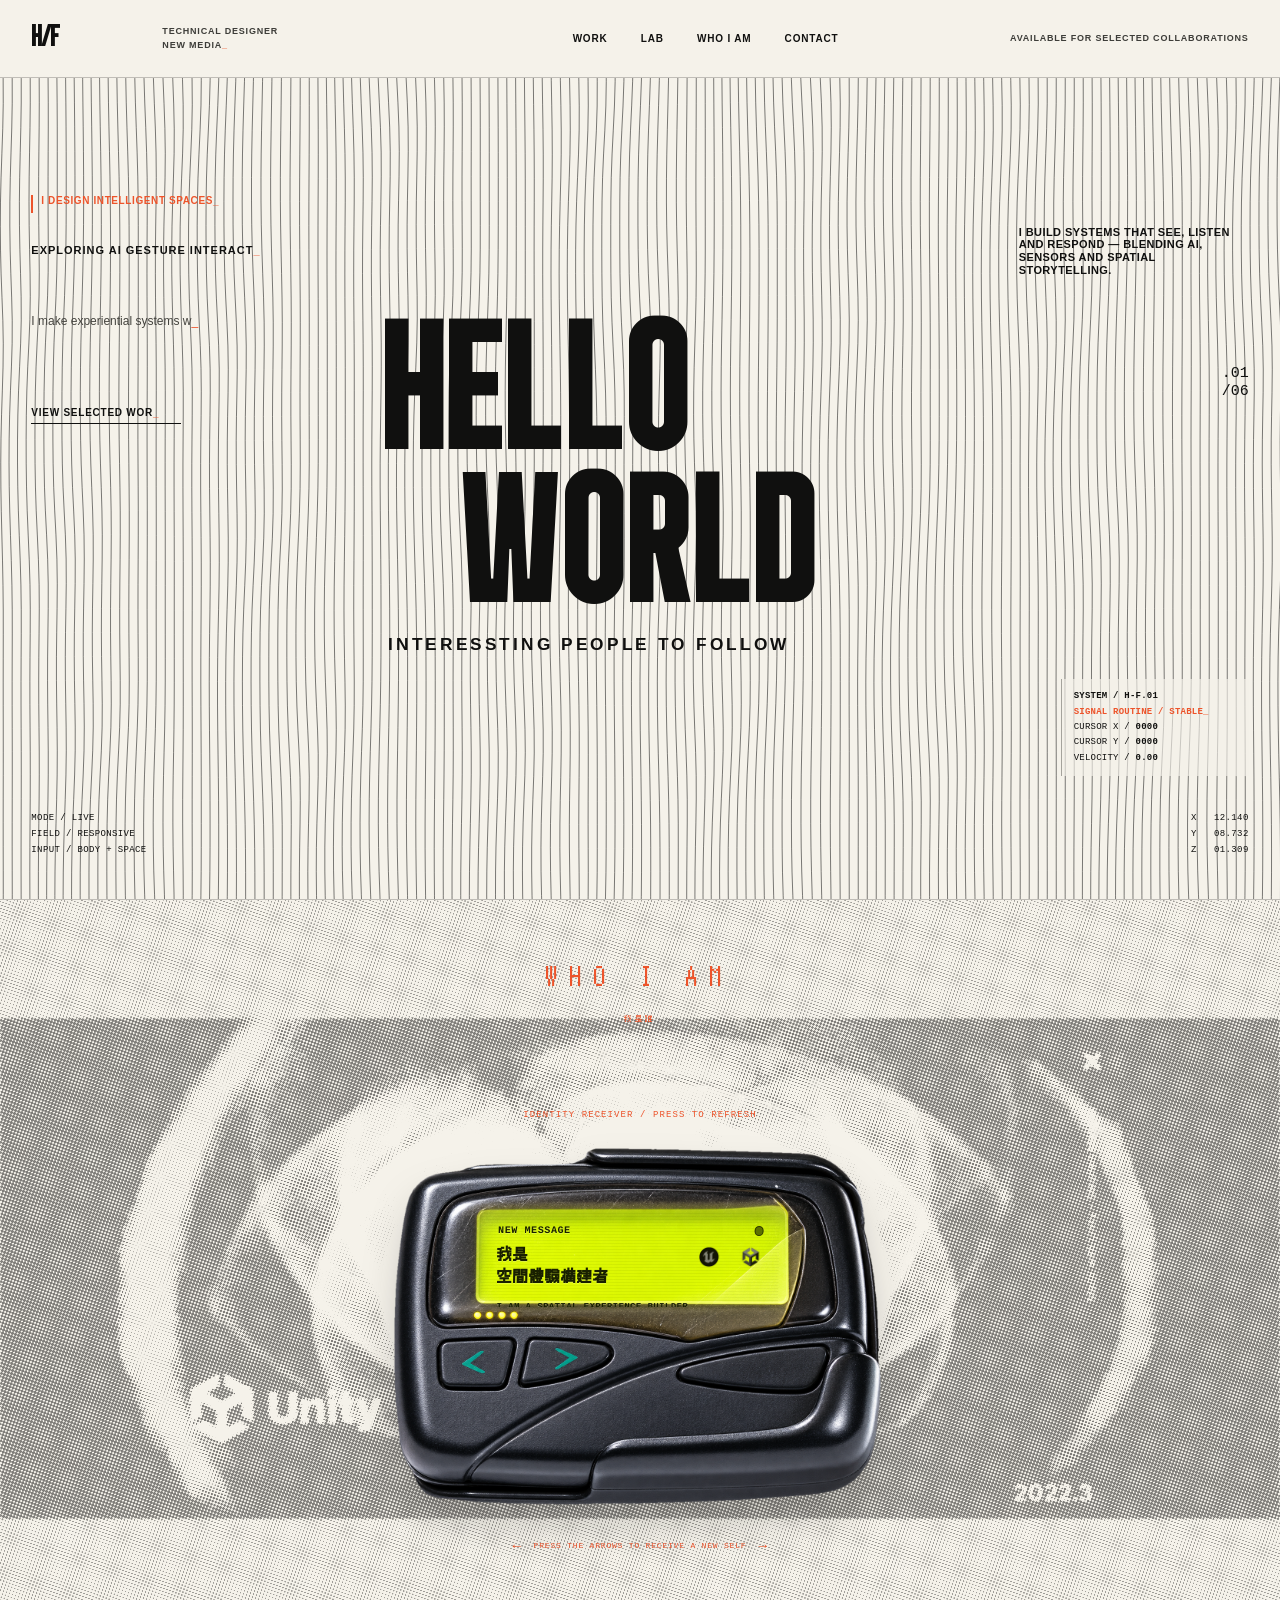
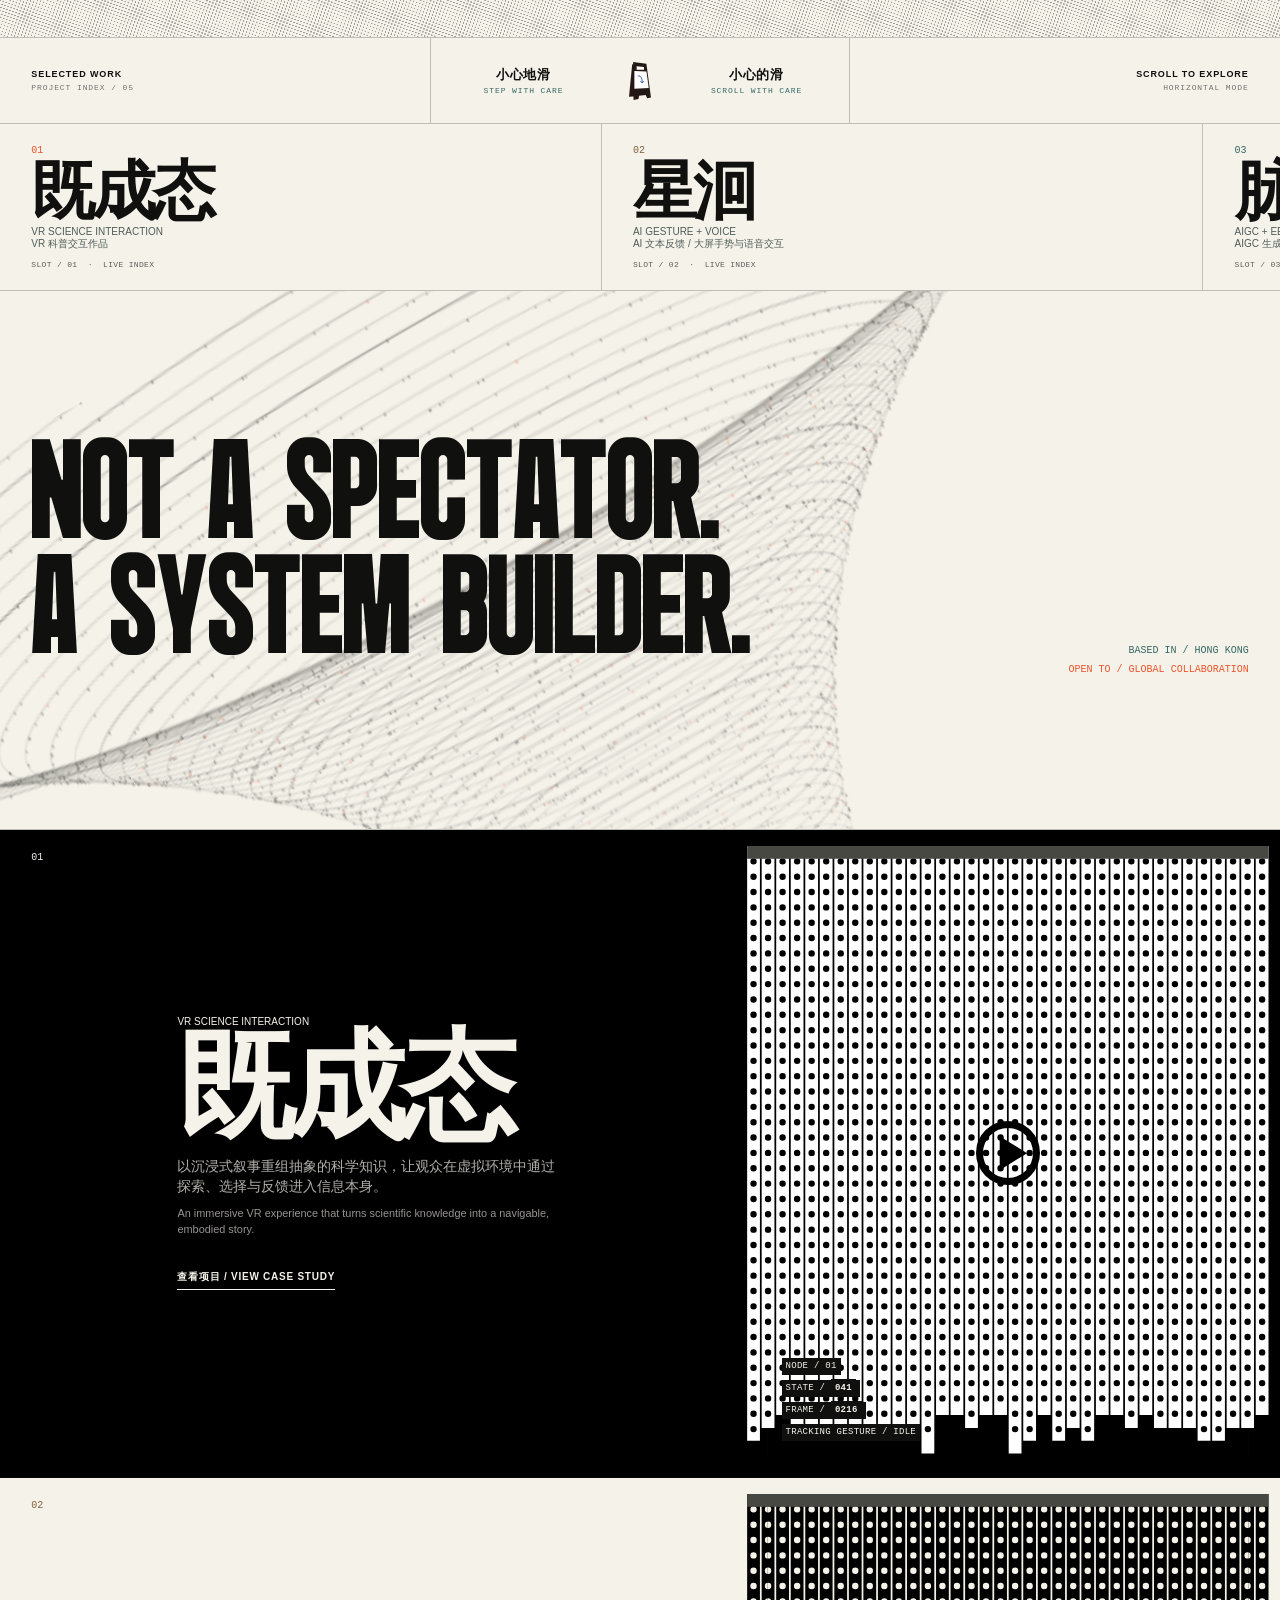
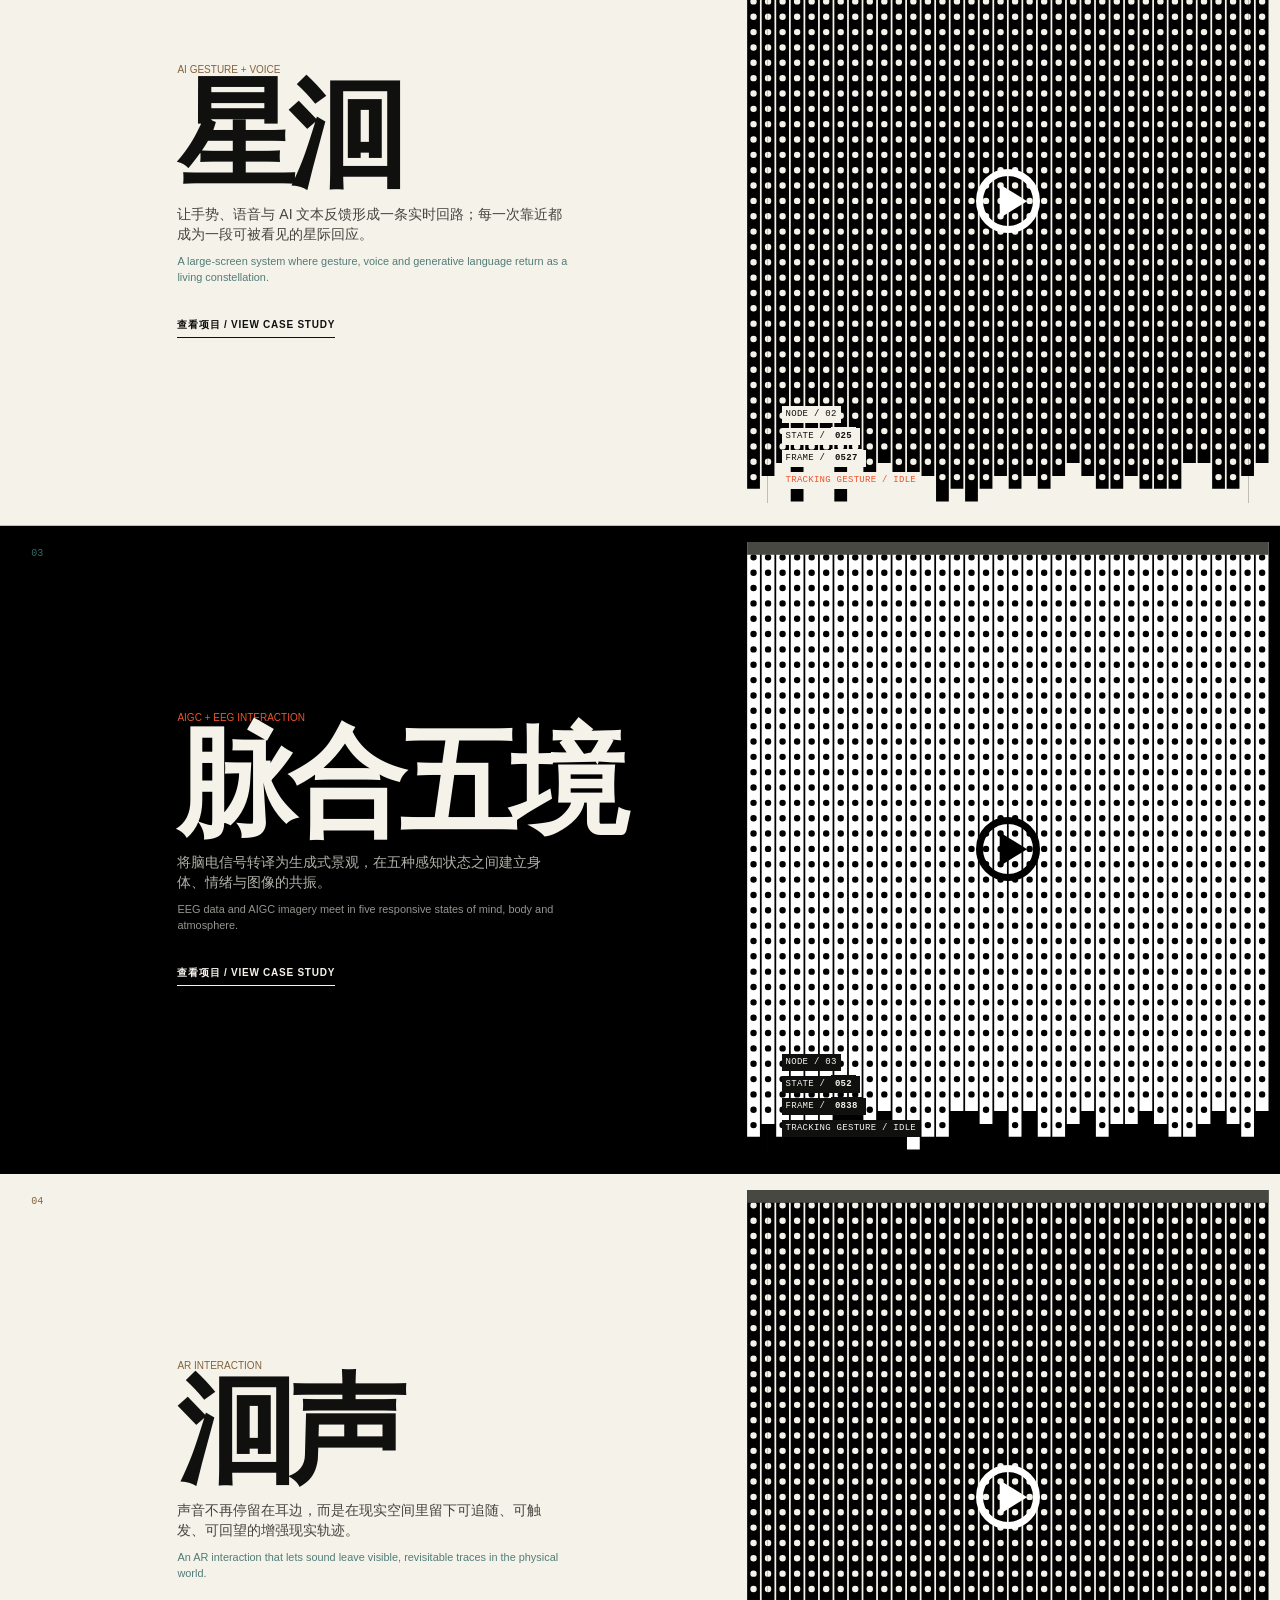
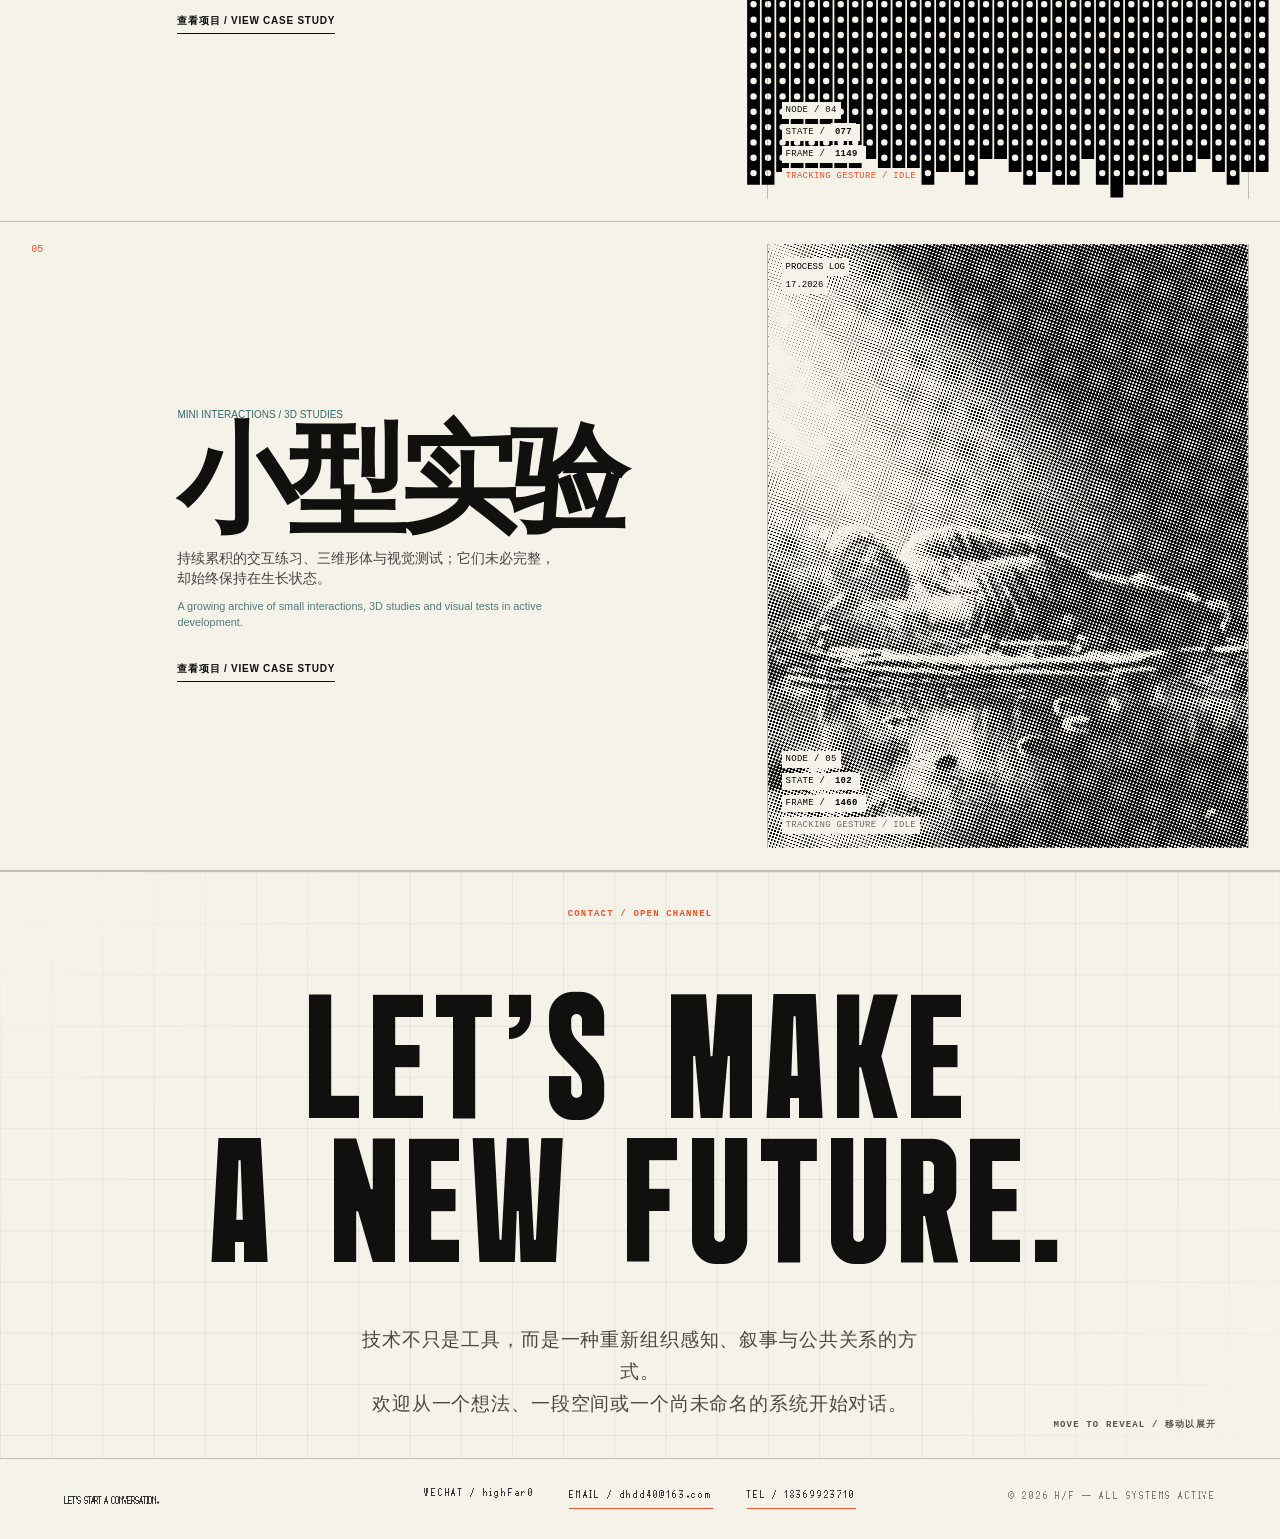
==== commit a0aae41f: "联系宣言修改" ====
--- a/index.html
+++ b/index.html
@@ -38,9 +38,9 @@
           <h2 id="contact-title">LET'S MAKE<br>A NEW FUTURE.</h2>
           <p class="contact-stage__copy">技术不只是工具，而是一种重新组织感知、叙事与公共关系的方式。<br>欢迎从一个想法、一段空间或一个尚未命名的系统开始对话。</p>
           <div class="contact-reveal" aria-hidden="true">
-            <p class="contact-reveal__label">THE FUTURE IS A RESPONSIVE MATERIAL</p>
-            <p class="contact-reveal__title">MAKE IT<br>MOVE.</p>
-            <div class="contact-reveal__word"><span>F</span><span>U</span><span>T</span><span>U</span><span>R</span><span>E</span></div>
+            <p class="contact-reveal__label">OPEN CHANNEL / 等待你的讯号</p>
+            <p class="contact-reveal__title">期待与您<br>联系。</p>
+            <div class="contact-reveal__word"><span>C</span><span>O</span><span>N</span><span>T</span><span>A</span><span>C</span><span>T</span></div>
           </div>
           <i class="contact-cursor" aria-hidden="true"></i>
           <p class="contact-stage__hint">MOVE TO REVEAL / 移动以展开</p>
